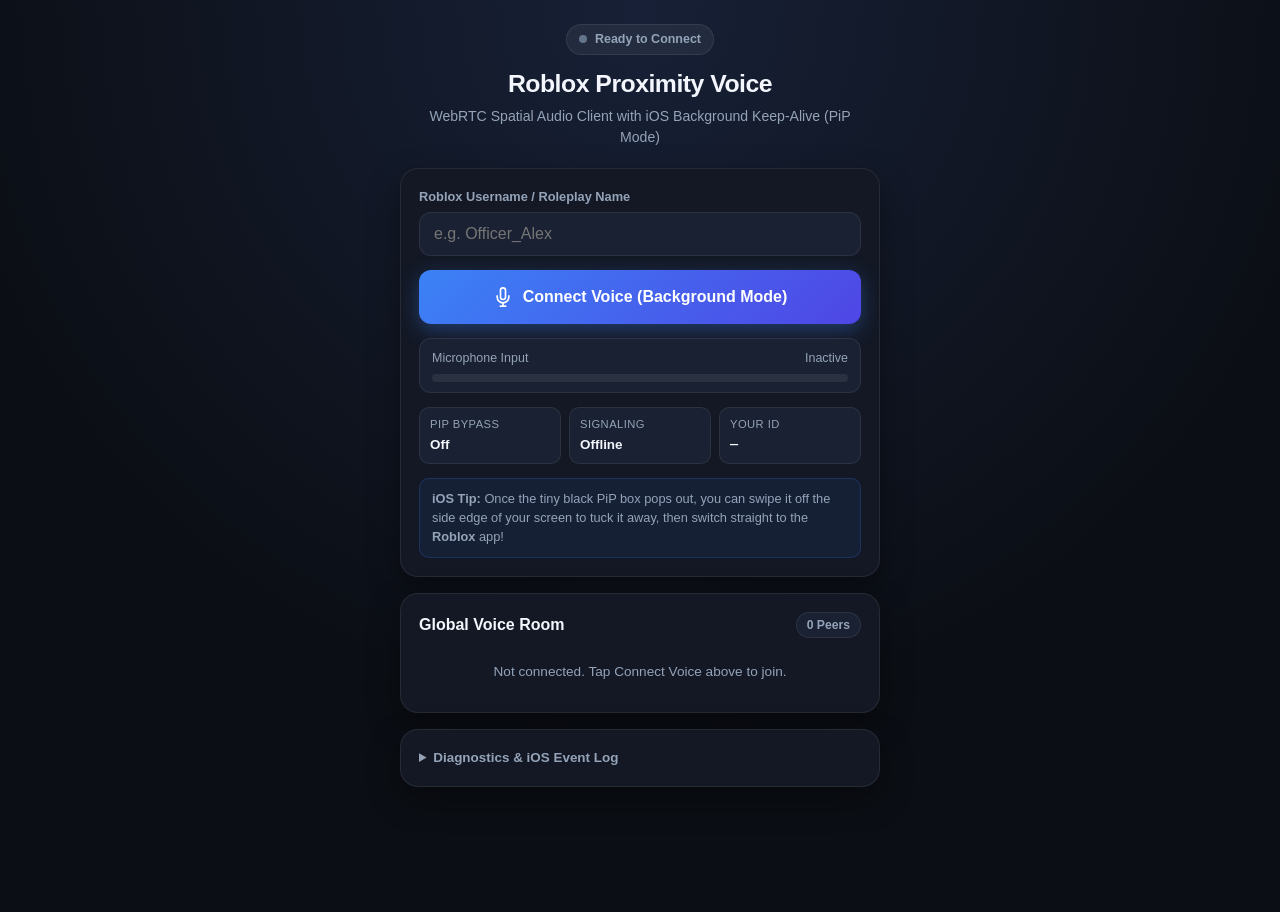
==== static/index.html @ f23862f6 "Add files via upload" ====
<!DOCTYPE html>
<html lang="en">
<head>
  <meta charset="UTF-8" />
  <meta
    name="viewport"
    content="width=device-width, initial-scale=1.0, maximum-scale=1.0, viewport-fit=cover"
  />
  <meta name="theme-color" content="#0b0e14" />
  <!--
    IMPORTANT iOS Safari Quirk:
    Do NOT set `<meta name="apple-mobile-web-app-capable" content="yes">`!
    Home Screen Standalone PWAs on iOS run in a restricted WebKit mode where
    `requestPictureInPicture()` can fail or behave inconsistently compared to
    standard mobile Safari tabs.
  -->
  <title>Roblox Proximity Voice — Background Mode</title>
  <link rel="stylesheet" href="/static/style.css" />
</head>
<body>
  <main class="app-shell">
    <!-- Header -->
    <header class="hero-card">
      <div class="brand-badge">
        <span class="pulse-dot" id="global-status-dot"></span>
        <span id="global-status-label">Ready to Connect</span>
      </div>
      <h1>Roblox Proximity Voice</h1>
      <p class="subtitle">
        WebRTC Spatial Audio Client with iOS Background Keep-Alive (PiP Mode)
      </p>
    </header>

    <!-- Error / iOS Guidance Banner (Hidden unless needed) -->
    <section id="alert-banner" class="alert-banner hidden" role="alert"></section>

    <!-- Main Control Card -->
    <section class="card control-card">
      <div class="input-group" id="identity-group">
        <label for="username-input">Roblox Username / Roleplay Name</label>
        <input
          type="text"
          id="username-input"
          placeholder="e.g. Officer_Alex"
          maxlength="24"
          autocomplete="off"
          autocorrect="off"
          autocapitalize="none"
          spellcheck="false"
        />
      </div>

      <!-- Primary CTA Button requested in spec -->
      <button id="connect-btn" class="btn btn-primary" type="button">
        <svg class="btn-icon" viewBox="0 0 24 24" fill="none" stroke="currentColor" stroke-width="2">
          <path d="M12 1a3 3 0 0 0-3 3v8a3 3 0 0 0 6 0V4a3 3 0 0 0-3-3z" />
          <path d="M19 10v2a7 7 0 0 1-14 0v-2" />
          <line x1="12" y1="19" x2="12" y2="23" />
          <line x1="8" y1="23" x2="16" y2="23" />
        </svg>
        <span id="connect-btn-text">Connect Voice (Background Mode)</span>
      </button>

      <!-- Secondary Fallback Button (only shown if browser lacks PiP on Desktop Firefox, etc.) -->
      <button id="fallback-foreground-btn" class="btn btn-ghost hidden" type="button">
        Continue Without PiP (Desktop / Foreground Only)
      </button>

      <!-- Active Call Controls (Shown once connected) -->
      <div id="session-controls" class="session-controls hidden">
        <button id="mute-btn" class="btn btn-secondary" type="button">
          <span id="mute-btn-text">Mute Mic</span>
        </button>
        <button id="reopen-pip-btn" class="btn btn-warning hidden" type="button">
          Re-enable PiP Window
        </button>
        <button id="disconnect-btn" class="btn btn-danger" type="button">
          Disconnect
        </button>
      </div>

      <!-- Live Microphone Level Meter -->
      <div class="mic-meter-wrap">
        <div class="mic-meter-header">
          <span>Microphone Input</span>
          <span id="mic-state-text">Inactive</span>
        </div>
        <div class="mic-meter-track">
          <div id="mic-meter-bar" class="mic-meter-bar"></div>
        </div>
      </div>

      <!-- Telemetry Status Pills -->
      <div class="telemetry-grid">
        <div class="telemetry-pill">
          <span class="pill-label">PiP Bypass</span>
          <span class="pill-value" id="pip-status-val">Off</span>
        </div>
        <div class="telemetry-pill">
          <span class="pill-label">Signaling</span>
          <span class="pill-value" id="ws-status-val">Offline</span>
        </div>
        <div class="telemetry-pill">
          <span class="pill-label">Your ID</span>
          <span class="pill-value mono" id="peer-id-val">—</span>
        </div>
      </div>

      <!-- iOS Usage Tip -->
      <div class="ios-tip">
        <strong>iOS Tip:</strong> Once the tiny black PiP box pops out, you can swipe it
        off the side edge of your screen to tuck it away, then switch straight to the
        <strong>Roblox</strong> app!
      </div>
    </section>

    <!-- Connected Peers & Remote Audio Card -->
    <section class="card peers-card">
      <div class="card-header">
        <h2>Global Voice Room</h2>
        <span class="peer-count-badge" id="peer-count-badge">0 Peers</span>
      </div>
      <ul id="peers-list" class="peers-list">
        <li class="empty-state">Not connected. Tap Connect Voice above to join.</li>
      </ul>

      <!-- Standard <audio> elements for incoming remote WebRTC streams are mounted here -->
      <div id="remote-audio-container" class="sr-audio-pool" aria-hidden="true"></div>
    </section>

    <!-- On-Screen Mobile Diagnostics Log -->
    <details class="card log-card">
      <summary>Diagnostics &amp; iOS Event Log</summary>
      <pre id="debug-log" class="debug-log"></pre>
    </details>
  </main>

  <!--
    CRITICAL iOS SAFARI QUIRK FOR PiP:
    Never hide this <video> with `display: none` or `visibility: hidden`!
    WebKit skips frame decoding on unrendered video elements and throws
    `InvalidStateError` when `requestPictureInPicture()` is called.
    Instead, CSS keeps it rendered as a 1x1, 0.01-opacity non-interactive element.

    `playsinline` + `webkit-playsinline` prevent iOS from hijacking fullscreen.
    `muted` prevents your own mic track in `combinedStream` from echoing out of
    your speaker AND satisfies iOS Safari's strict autoplay policy.
  -->
  <video
    id="pip-video"
    class="pip-hidden-video"
    playsinline
    webkit-playsinline
    autoplay
    muted
  ></video>

  <script src="/static/app.js"></script>
</body>
</html>
---- static/style.css ----
:root {
  --bg-base: #0b0e14;
  --bg-card: #131824;
  --bg-card-elevated: #1a2132;
  --border-subtle: rgba(255, 255, 255, 0.08);
  --text-primary: #f3f6fc;
  --text-secondary: #94a3b8;
  --accent: #3b82f6;
  --accent-hover: #2563eb;
  --accent-glow: rgba(59, 130, 246, 0.35);
  --success: #10b981;
  --warning: #f59e0b;
  --danger: #ef4444;
  --radius-lg: 18px;
  --radius-md: 12px;
}

*,
*::before,
*::after {
  box-sizing: border-box;
  margin: 0;
  padding: 0;
  -webkit-tap-highlight-color: transparent;
}

html,
body {
  min-height: 100dvh;
  background: radial-gradient(circle at 50% 0%, #172036 0%, var(--bg-base) 65%);
  color: var(--text-primary);
  font-family: -apple-system, BlinkMacSystemFont, "SF Pro Text", "Segoe UI", Roboto,
    Helvetica, Arial, sans-serif;
  line-height: 1.5;
  padding: env(safe-area-inset-top, 12px) env(safe-area-inset-right, 16px)
    env(safe-area-inset-bottom, 24px) env(safe-area-inset-left, 16px);
}

.app-shell {
  width: 100%;
  max-width: 480px;
  margin: 12px auto 32px;
  display: flex;
  flex-direction: column;
  gap: 16px;
}

/* Header */
.hero-card {
  text-align: center;
  padding: 12px 8px 4px;
}

.brand-badge {
  display: inline-flex;
  align-items: center;
  gap: 8px;
  padding: 5px 12px;
  border-radius: 999px;
  background: rgba(255, 255, 255, 0.06);
  border: 1px solid var(--border-subtle);
  font-size: 0.78rem;
  font-weight: 600;
  color: var(--text-secondary);
  margin-bottom: 10px;
}

.pulse-dot {
  width: 8px;
  height: 8px;
  border-radius: 50%;
  background: #64748b;
  transition: background 0.25s ease, box-shadow 0.25s ease;
}

.pulse-dot.online {
  background: var(--success);
  box-shadow: 0 0 10px var(--success);
}

.pulse-dot.warning {
  background: var(--warning);
  box-shadow: 0 0 10px var(--warning);
}

.hero-card h1 {
  font-size: 1.55rem;
  font-weight: 800;
  letter-spacing: -0.02em;
}

.subtitle {
  margin-top: 4px;
  font-size: 0.88rem;
  color: var(--text-secondary);
}

/* Cards */
.card {
  background: var(--bg-card);
  border: 1px solid var(--border-subtle);
  border-radius: var(--radius-lg);
  padding: 18px;
  box-shadow: 0 12px 32px rgba(0, 0, 0, 0.35);
}

.control-card {
  display: flex;
  flex-direction: column;
  gap: 14px;
}

/* Alert Banner */
.alert-banner {
  padding: 12px 14px;
  border-radius: var(--radius-md);
  font-size: 0.86rem;
  background: rgba(245, 158, 11, 0.14);
  border: 1px solid rgba(245, 158, 11, 0.4);
  color: #fde68a;
}

.alert-banner.error {
  background: rgba(239, 68, 68, 0.14);
  border-color: rgba(239, 68, 68, 0.45);
  color: #fecaca;
}

.hidden {
  display: none !important;
}

/* Form Input (16px font-size prevents iOS Safari auto-zoom on focus!) */
.input-group {
  display: flex;
  flex-direction: column;
  gap: 6px;
}

.input-group label {
  font-size: 0.8rem;
  font-weight: 600;
  color: var(--text-secondary);
}

.input-group input {
  width: 100%;
  padding: 12px 14px;
  border-radius: var(--radius-md);
  border: 1px solid var(--border-subtle);
  background: var(--bg-card-elevated);
  color: var(--text-primary);
  font-size: 16px;
  outline: none;
  transition: border-color 0.2s ease;
}

.input-group input:focus {
  border-color: var(--accent);
}

/* Buttons */
.btn {
  width: 100%;
  min-height: 54px;
  padding: 14px 18px;
  border-radius: var(--radius-md);
  border: none;
  font-size: 1rem;
  font-weight: 700;
  cursor: pointer;
  display: inline-flex;
  align-items: center;
  justify-content: center;
  gap: 10px;
  transition: transform 0.12s ease, background 0.2s ease, opacity 0.2s ease;
  user-select: none;
}

.btn:active {
  transform: scale(0.985);
}

.btn:disabled {
  opacity: 0.6;
  cursor: not-allowed;
}

.btn-icon {
  width: 20px;
  height: 20px;
  flex-shrink: 0;
}

.btn-primary {
  background: linear-gradient(135deg, var(--accent), #4f46e5);
  color: #ffffff;
  box-shadow: 0 6px 20px var(--accent-glow);
}

.btn-primary:hover:not(:disabled) {
  background: linear-gradient(135deg, var(--accent-hover), #4338ca);
}

.btn-primary.connected {
  background: linear-gradient(135deg, #059669, #10b981);
  box-shadow: 0 6px 20px rgba(16, 185, 129, 0.3);
}

.btn-secondary {
  background: var(--bg-card-elevated);
  color: var(--text-primary);
  border: 1px solid var(--border-subtle);
  min-height: 46px;
  font-size: 0.92rem;
}

.btn-secondary.muted-active {
  background: rgba(239, 68, 68, 0.18);
  border-color: rgba(239, 68, 68, 0.5);
  color: #fca5a5;
}

.btn-warning {
  background: rgba(245, 158, 11, 0.2);
  color: #fde68a;
  border: 1px solid rgba(245, 158, 11, 0.45);
  min-height: 46px;
  font-size: 0.92rem;
}

.btn-danger {
  background: rgba(239, 68, 68, 0.16);
  color: #fca5a5;
  border: 1px solid rgba(239, 68, 68, 0.35);
  min-height: 46px;
  font-size: 0.92rem;
}

.btn-ghost {
  background: transparent;
  color: var(--text-secondary);
  border: 1px dashed var(--border-subtle);
  min-height: 44px;
  font-size: 0.85rem;
}

.session-controls {
  display: grid;
  grid-template-columns: 1fr 1fr;
  gap: 10px;
}

.session-controls #reopen-pip-btn {
  grid-column: 1 / -1;
}

/* Mic Meter */
.mic-meter-wrap {
  background: var(--bg-card-elevated);
  border-radius: var(--radius-md);
  padding: 10px 12px;
  border: 1px solid var(--border-subtle);
}

.mic-meter-header {
  display: flex;
  justify-content: space-between;
  font-size: 0.78rem;
  color: var(--text-secondary);
  margin-bottom: 6px;
}

.mic-meter-track {
  width: 100%;
  height: 8px;
  border-radius: 999px;
  background: rgba(255, 255, 255, 0.07);
  overflow: hidden;
}

.mic-meter-bar {
  height: 100%;
  width: 0%;
  border-radius: 999px;
  background: linear-gradient(90deg, #10b981, #3b82f6);
  transition: width 0.08s linear;
}

/* Telemetry Grid */
.telemetry-grid {
  display: grid;
  grid-template-columns: repeat(3, 1fr);
  gap: 8px;
}

.telemetry-pill {
  background: var(--bg-card-elevated);
  border: 1px solid var(--border-subtle);
  border-radius: 10px;
  padding: 8px 10px;
  display: flex;
  flex-direction: column;
  gap: 2px;
}

.pill-label {
  font-size: 0.7rem;
  color: var(--text-secondary);
  text-transform: uppercase;
  letter-spacing: 0.04em;
}

.pill-value {
  font-size: 0.84rem;
  font-weight: 700;
  color: var(--text-primary);
}

.pill-value.ok {
  color: var(--success);
}

.pill-value.warn {
  color: var(--warning);
}

.mono {
  font-family: ui-monospace, SFMono-Regular, Menlo, Consolas, monospace;
}

/* iOS Tip */
.ios-tip {
  font-size: 0.8rem;
  color: var(--text-secondary);
  background: rgba(59, 130, 246, 0.08);
  border: 1px solid rgba(59, 130, 246, 0.2);
  border-radius: 10px;
  padding: 10px 12px;
}

/* Connected Peers */
.card-header {
  display: flex;
  align-items: center;
  justify-content: space-between;
  margin-bottom: 12px;
}

.card-header h2 {
  font-size: 1rem;
  font-weight: 700;
}

.peer-count-badge {
  font-size: 0.76rem;
  font-weight: 600;
  padding: 3px 10px;
  border-radius: 999px;
  background: var(--bg-card-elevated);
  color: var(--text-secondary);
  border: 1px solid var(--border-subtle);
}

.peers-list {
  list-style: none;
  display: flex;
  flex-direction: column;
  gap: 8px;
}

.empty-state {
  font-size: 0.85rem;
  color: var(--text-secondary);
  text-align: center;
  padding: 12px 0;
}

.peer-item {
  display: flex;
  align-items: center;
  justify-content: space-between;
  padding: 10px 12px;
  background: var(--bg-card-elevated);
  border: 1px solid var(--border-subtle);
  border-radius: 10px;
}

.peer-meta {
  display: flex;
  flex-direction: column;
}

.peer-name {
  font-size: 0.9rem;
  font-weight: 600;
}

.peer-sub {
  font-size: 0.73rem;
  color: var(--text-secondary);
}

.peer-state {
  font-size: 0.75rem;
  font-weight: 600;
  padding: 3px 8px;
  border-radius: 999px;
  background: rgba(255, 255, 255, 0.06);
  color: var(--text-secondary);
}

.peer-state.connected {
  background: rgba(16, 185, 129, 0.16);
  color: #6ee7b7;
}

/* Diagnostics Log */
.log-card summary {
  cursor: pointer;
  font-size: 0.84rem;
  font-weight: 600;
  color: var(--text-secondary);
  user-select: none;
}

.debug-log {
  margin-top: 10px;
  max-height: 180px;
  overflow-y: auto;
  background: #080a0f;
  border: 1px solid var(--border-subtle);
  border-radius: 8px;
  padding: 10px;
  font-family: ui-monospace, SFMono-Regular, Menlo, Consolas, monospace;
  font-size: 0.72rem;
  color: #94a3b8;
  white-space: pre-wrap;
  word-break: break-word;
}

/*
  Hidden PiP Video Element:
  MUST remain rendered in layout (never display:none / visibility:hidden)
  so iOS WebKit decodes frames and allows requestPictureInPicture().
*/
.pip-hidden-video {
  position: fixed;
  right: 0;
  bottom: 0;
  width: 1px;
  height: 1px;
  opacity: 0.01;
  pointer-events: none;
  z-index: -1;
}

/* Keep remote <audio> elements attached to DOM without cluttering UI */
.sr-audio-pool {
  position: absolute;
  width: 0;
  height: 0;
  overflow: hidden;
  pointer-events: none;
}
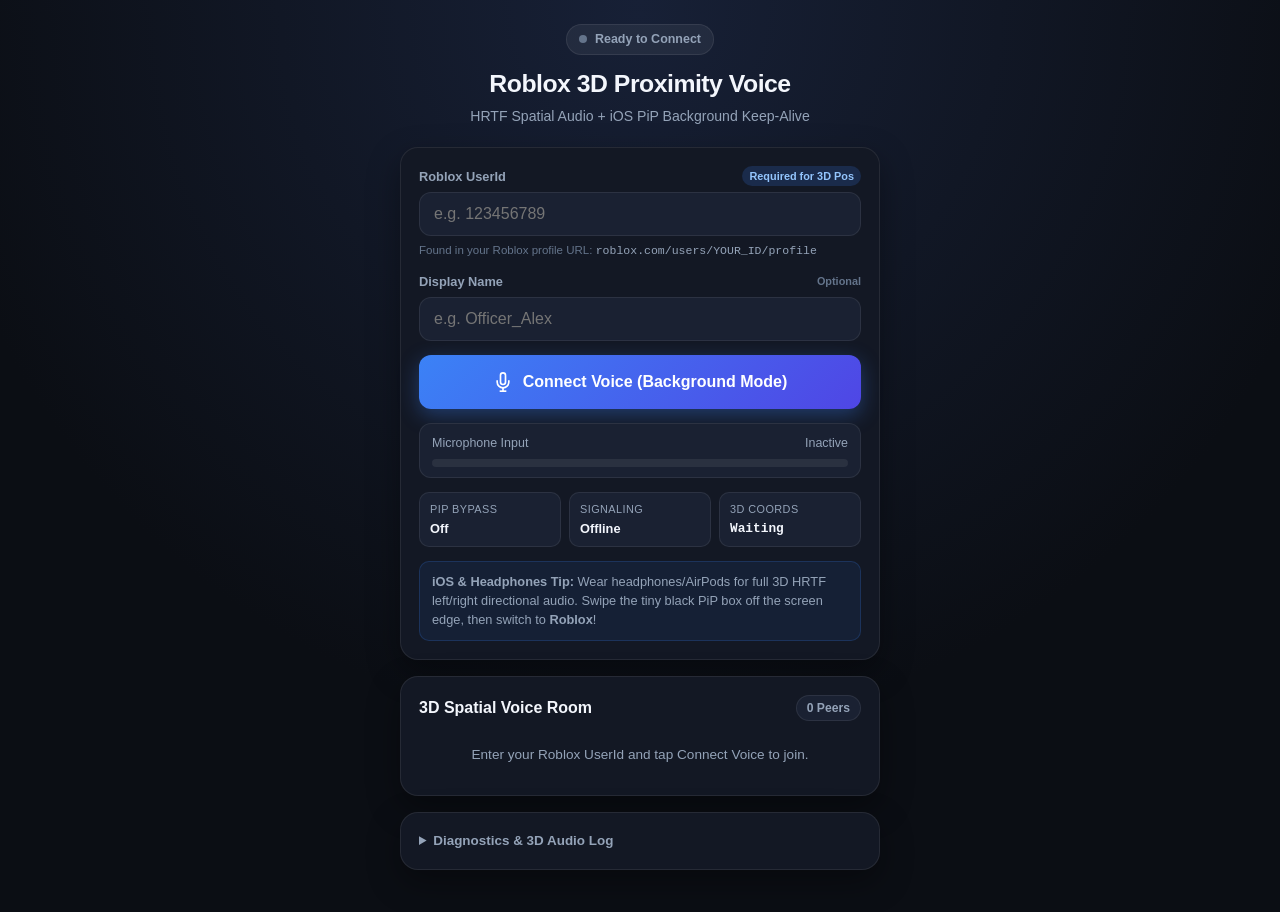
==== commit 385345a9: "Add files via upload" ====
--- a/static/index.html
+++ b/static/index.html
@@ -10,11 +10,9 @@
   <!--
     IMPORTANT iOS Safari Quirk:
     Do NOT set `<meta name="apple-mobile-web-app-capable" content="yes">`!
-    Home Screen Standalone PWAs on iOS run in a restricted WebKit mode where
-    `requestPictureInPicture()` can fail or behave inconsistently compared to
-    standard mobile Safari tabs.
+    Home Screen Standalone PWAs on iOS restrict programmatic Picture-in-Picture.
   -->
-  <title>Roblox Proximity Voice — Background Mode</title>
+  <title>Roblox 3D Spatial Voice — Background Mode</title>
   <link rel="stylesheet" href="/static/style.css" />
 </head>
 <body>
@@ -25,32 +23,50 @@
         <span class="pulse-dot" id="global-status-dot"></span>
         <span id="global-status-label">Ready to Connect</span>
       </div>
-      <h1>Roblox Proximity Voice</h1>
+      <h1>Roblox 3D Proximity Voice</h1>
       <p class="subtitle">
-        WebRTC Spatial Audio Client with iOS Background Keep-Alive (PiP Mode)
+        HRTF Spatial Audio + iOS PiP Background Keep-Alive
       </p>
     </header>
 
-    <!-- Error / iOS Guidance Banner (Hidden unless needed) -->
+    <!-- Error / iOS Guidance Banner -->
     <section id="alert-banner" class="alert-banner hidden" role="alert"></section>
 
     <!-- Main Control Card -->
     <section class="card control-card">
-      <div class="input-group" id="identity-group">
-        <label for="username-input">Roblox Username / Roleplay Name</label>
-        <input
-          type="text"
-          id="username-input"
-          placeholder="e.g. Officer_Alex"
-          maxlength="24"
-          autocomplete="off"
-          autocorrect="off"
-          autocapitalize="none"
-          spellcheck="false"
-        />
+      <div id="identity-group" class="identity-fields">
+        <div class="input-group">
+          <label for="userid-input">Roblox UserId <span class="req-tag">Required for 3D Pos</span></label>
+          <input
+            type="text"
+            id="userid-input"
+            inputmode="numeric"
+            pattern="[0-9]*"
+            placeholder="e.g. 123456789"
+            maxlength="20"
+            autocomplete="off"
+          />
+          <span class="input-hint">
+            Found in your Roblox profile URL: <code>roblox.com/users/YOUR_ID/profile</code>
+          </span>
+        </div>
+
+        <div class="input-group">
+          <label for="username-input">Display Name <span class="opt-tag">Optional</span></label>
+          <input
+            type="text"
+            id="username-input"
+            placeholder="e.g. Officer_Alex"
+            maxlength="24"
+            autocomplete="off"
+            autocorrect="off"
+            autocapitalize="none"
+            spellcheck="false"
+          />
+        </div>
       </div>
 
-      <!-- Primary CTA Button requested in spec -->
+      <!-- Primary CTA Button -->
       <button id="connect-btn" class="btn btn-primary" type="button">
         <svg class="btn-icon" viewBox="0 0 24 24" fill="none" stroke="currentColor" stroke-width="2">
           <path d="M12 1a3 3 0 0 0-3 3v8a3 3 0 0 0 6 0V4a3 3 0 0 0-3-3z" />
@@ -61,12 +77,12 @@
         <span id="connect-btn-text">Connect Voice (Background Mode)</span>
       </button>
 
-      <!-- Secondary Fallback Button (only shown if browser lacks PiP on Desktop Firefox, etc.) -->
+      <!-- Desktop Non-PiP Fallback Button -->
       <button id="fallback-foreground-btn" class="btn btn-ghost hidden" type="button">
         Continue Without PiP (Desktop / Foreground Only)
       </button>
 
-      <!-- Active Call Controls (Shown once connected) -->
+      <!-- Active Call Controls -->
       <div id="session-controls" class="session-controls hidden">
         <button id="mute-btn" class="btn btn-secondary" type="button">
           <span id="mute-btn-text">Mute Mic</span>
@@ -101,50 +117,48 @@
           <span class="pill-value" id="ws-status-val">Offline</span>
         </div>
         <div class="telemetry-pill">
-          <span class="pill-label">Your ID</span>
-          <span class="pill-value mono" id="peer-id-val">—</span>
+          <span class="pill-label">3D Coords</span>
+          <span class="pill-value mono" id="spatial-status-val">Waiting</span>
         </div>
       </div>
 
       <!-- iOS Usage Tip -->
       <div class="ios-tip">
-        <strong>iOS Tip:</strong> Once the tiny black PiP box pops out, you can swipe it
-        off the side edge of your screen to tuck it away, then switch straight to the
-        <strong>Roblox</strong> app!
+        <strong>iOS &amp; Headphones Tip:</strong> Wear headphones/AirPods for full 3D HRTF
+        left/right directional audio. Swipe the tiny black PiP box off the screen edge, then
+        switch to <strong>Roblox</strong>!
       </div>
     </section>
 
-    <!-- Connected Peers & Remote Audio Card -->
+    <!-- Connected Peers & 3D Proximity Telemetry -->
     <section class="card peers-card">
       <div class="card-header">
-        <h2>Global Voice Room</h2>
+        <h2>3D Spatial Voice Room</h2>
         <span class="peer-count-badge" id="peer-count-badge">0 Peers</span>
       </div>
       <ul id="peers-list" class="peers-list">
-        <li class="empty-state">Not connected. Tap Connect Voice above to join.</li>
+        <li class="empty-state">Enter your Roblox UserId and tap Connect Voice to join.</li>
       </ul>
 
-      <!-- Standard <audio> elements for incoming remote WebRTC streams are mounted here -->
+      <!--
+        Hidden muted <audio> elements live here to keep Chromium & iOS WebKit
+        WebRTC RTP audio decoders active while Web Audio API's PannerNode renders
+        the actual 3D spatialized sound to `audioContext.destination`.
+      -->
       <div id="remote-audio-container" class="sr-audio-pool" aria-hidden="true"></div>
     </section>
 
     <!-- On-Screen Mobile Diagnostics Log -->
     <details class="card log-card">
-      <summary>Diagnostics &amp; iOS Event Log</summary>
+      <summary>Diagnostics &amp; 3D Audio Log</summary>
       <pre id="debug-log" class="debug-log"></pre>
     </details>
   </main>
 
   <!--
-    CRITICAL iOS SAFARI QUIRK FOR PiP:
-    Never hide this <video> with `display: none` or `visibility: hidden`!
-    WebKit skips frame decoding on unrendered video elements and throws
-    `InvalidStateError` when `requestPictureInPicture()` is called.
-    Instead, CSS keeps it rendered as a 1x1, 0.01-opacity non-interactive element.
-
-    `playsinline` + `webkit-playsinline` prevent iOS from hijacking fullscreen.
-    `muted` prevents your own mic track in `combinedStream` from echoing out of
-    your speaker AND satisfies iOS Safari's strict autoplay policy.
+    Hidden PiP Video Element:
+    MUST NOT use `display: none` or `visibility: hidden` so iOS WebKit decodes
+    canvas frames and allows `requestPictureInPicture()`.
   -->
   <video
     id="pip-video"
--- a/static/style.css
+++ b/static/style.css
@@ -110,6 +110,12 @@
   gap: 14px;
 }
 
+.identity-fields {
+  display: flex;
+  flex-direction: column;
+  gap: 12px;
+}
+
 /* Alert Banner */
 .alert-banner {
   padding: 12px 14px;
@@ -130,7 +136,7 @@
   display: none !important;
 }
 
-/* Form Input (16px font-size prevents iOS Safari auto-zoom on focus!) */
+/* Inputs (16px font-size prevents iOS Safari auto-zoom on focus) */
 .input-group {
   display: flex;
   flex-direction: column;
@@ -138,9 +144,25 @@
 }
 
 .input-group label {
+  display: flex;
+  align-items: center;
+  justify-content: space-between;
   font-size: 0.8rem;
   font-weight: 600;
   color: var(--text-secondary);
+}
+
+.req-tag {
+  font-size: 0.68rem;
+  padding: 2px 7px;
+  border-radius: 999px;
+  background: rgba(59, 130, 246, 0.18);
+  color: #93c5fd;
+}
+
+.opt-tag {
+  font-size: 0.68rem;
+  color: #64748b;
 }
 
 .input-group input {
@@ -157,6 +179,16 @@
 
 .input-group input:focus {
   border-color: var(--accent);
+}
+
+.input-hint {
+  font-size: 0.72rem;
+  color: #64748b;
+}
+
+.input-hint code {
+  color: var(--text-secondary);
+  font-family: ui-monospace, SFMono-Regular, Menlo, Consolas, monospace;
 }
 
 /* Buttons */
@@ -302,19 +334,23 @@
   display: flex;
   flex-direction: column;
   gap: 2px;
+  min-width: 0;
 }
 
 .pill-label {
-  font-size: 0.7rem;
+  font-size: 0.68rem;
   color: var(--text-secondary);
   text-transform: uppercase;
   letter-spacing: 0.04em;
 }
 
 .pill-value {
-  font-size: 0.84rem;
+  font-size: 0.8rem;
   font-weight: 700;
   color: var(--text-primary);
+  white-space: nowrap;
+  overflow: hidden;
+  text-overflow: ellipsis;
 }
 
 .pill-value.ok {
@@ -380,6 +416,7 @@
   display: flex;
   align-items: center;
   justify-content: space-between;
+  gap: 10px;
   padding: 10px 12px;
   background: var(--bg-card-elevated);
   border: 1px solid var(--border-subtle);
@@ -389,6 +426,7 @@
 .peer-meta {
   display: flex;
   flex-direction: column;
+  min-width: 0;
 }
 
 .peer-name {
@@ -401,13 +439,20 @@
   color: var(--text-secondary);
 }
 
+.peer-spatial {
+  font-size: 0.73rem;
+  color: #93c5fd;
+  margin-top: 2px;
+}
+
 .peer-state {
-  font-size: 0.75rem;
+  font-size: 0.74rem;
   font-weight: 600;
   padding: 3px 8px;
   border-radius: 999px;
   background: rgba(255, 255, 255, 0.06);
   color: var(--text-secondary);
+  flex-shrink: 0;
 }
 
 .peer-state.connected {
@@ -439,11 +484,7 @@
   word-break: break-word;
 }
 
-/*
-  Hidden PiP Video Element:
-  MUST remain rendered in layout (never display:none / visibility:hidden)
-  so iOS WebKit decodes frames and allows requestPictureInPicture().
-*/
+/* Hidden PiP Video Element */
 .pip-hidden-video {
   position: fixed;
   right: 0;
@@ -455,7 +496,7 @@
   z-index: -1;
 }
 
-/* Keep remote <audio> elements attached to DOM without cluttering UI */
+/* Hidden Muted Remote Audio Keep-Alive Pool */
 .sr-audio-pool {
   position: absolute;
   width: 0;
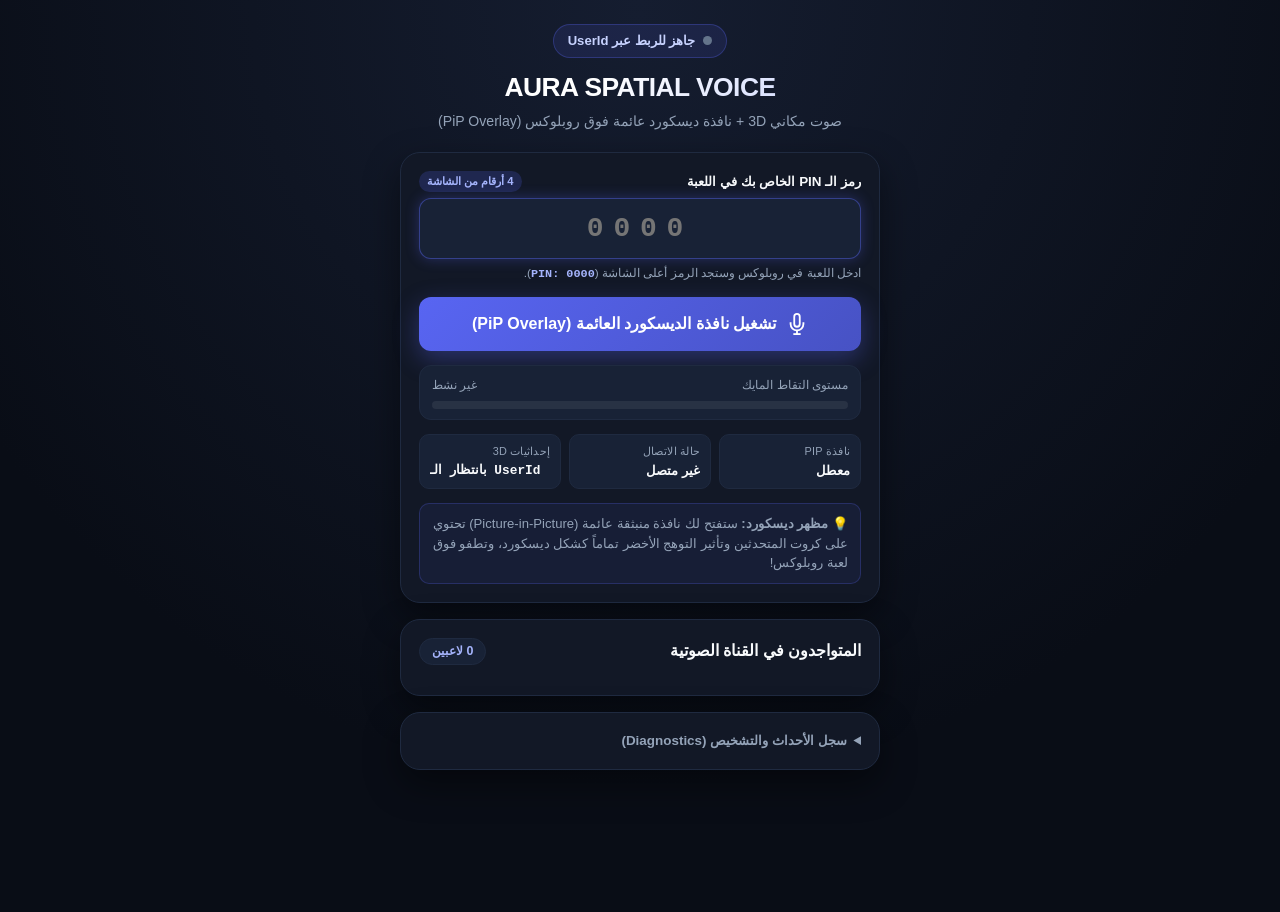
==== commit e40e249d: "Add files via upload" ====
--- a/static/index.html
+++ b/static/index.html
@@ -1,173 +1,155 @@
 <!DOCTYPE html>
-<html lang="en">
+<html lang="ar" dir="rtl">
 <head>
   <meta charset="UTF-8" />
   <meta
     name="viewport"
-    content="width=device-width, initial-scale=1.0, maximum-scale=1.0, viewport-fit=cover"
+    content="width=device-width, initial-scale=1.0, maximum-scale=1.0, user-scalable=no, viewport-fit=cover"
   />
-  <meta name="theme-color" content="#0b0e14" />
-  <!--
-    IMPORTANT iOS Safari Quirk:
-    Do NOT set `<meta name="apple-mobile-web-app-capable" content="yes">`!
-    Home Screen Standalone PWAs on iOS restrict programmatic Picture-in-Picture.
-  -->
-  <title>Roblox 3D Spatial Voice — Background Mode</title>
+  <meta name="theme-color" content="#090d16" />
+  <title>Aura Voice — نافذة الديسكورد العائمة (PiP Overlay)</title>
   <link rel="stylesheet" href="/static/style.css" />
 </head>
 <body>
   <main class="app-shell">
-    <!-- Header -->
+    <!-- الرأس بهوية ديسكورد الأنيقة -->
     <header class="hero-card">
       <div class="brand-badge">
         <span class="pulse-dot" id="global-status-dot"></span>
-        <span id="global-status-label">Ready to Connect</span>
+        <span id="global-status-label">جاهز للربط عبر UserId</span>
       </div>
-      <h1>Roblox 3D Proximity Voice</h1>
+      <h1>AURA SPATIAL VOICE</h1>
       <p class="subtitle">
-        HRTF Spatial Audio + iOS PiP Background Keep-Alive
+        صوت مكاني 3D + نافذة ديسكورد عائمة فوق روبلوكس (PiP Overlay)
       </p>
     </header>
 
-    <!-- Error / iOS Guidance Banner -->
+    <!-- شريط التنبيهات -->
     <section id="alert-banner" class="alert-banner hidden" role="alert"></section>
 
-    <!-- Main Control Card -->
+    <!-- بطاقة التحكم والاتصال -->
     <section class="card control-card">
       <div id="identity-group" class="identity-fields">
         <div class="input-group">
-          <label for="userid-input">Roblox UserId <span class="req-tag">Required for 3D Pos</span></label>
+          <label for="pin-input">
+            <span>رمز الـ PIN الخاص بك في اللعبة</span>
+            <span class="req-tag">4 أرقام من الشاشة</span>
+          </label>
           <input
             type="text"
-            id="userid-input"
+            id="pin-input"
+            class="pin-large-input"
             inputmode="numeric"
             pattern="[0-9]*"
-            placeholder="e.g. 123456789"
-            maxlength="20"
+            placeholder="0000"
+            maxlength="4"
             autocomplete="off"
+            autofocus
           />
           <span class="input-hint">
-            Found in your Roblox profile URL: <code>roblox.com/users/YOUR_ID/profile</code>
+            ادخل اللعبة في روبلوكس وستجد الرمز أعلى الشاشة (<code>PIN: 0000</code>).
           </span>
-        </div>
-
-        <div class="input-group">
-          <label for="username-input">Display Name <span class="opt-tag">Optional</span></label>
-          <input
-            type="text"
-            id="username-input"
-            placeholder="e.g. Officer_Alex"
-            maxlength="24"
-            autocomplete="off"
-            autocorrect="off"
-            autocapitalize="none"
-            spellcheck="false"
-          />
         </div>
       </div>
 
-      <!-- Primary CTA Button -->
-      <button id="connect-btn" class="btn btn-primary" type="button">
+      <!-- الزر الأساسي لتشغيل المايك ونافذة ديسكورد العائمة -->
+      <button id="connect-btn" class="btn btn-discord" type="button">
         <svg class="btn-icon" viewBox="0 0 24 24" fill="none" stroke="currentColor" stroke-width="2">
           <path d="M12 1a3 3 0 0 0-3 3v8a3 3 0 0 0 6 0V4a3 3 0 0 0-3-3z" />
           <path d="M19 10v2a7 7 0 0 1-14 0v-2" />
           <line x1="12" y1="19" x2="12" y2="23" />
           <line x1="8" y1="23" x2="16" y2="23" />
         </svg>
-        <span id="connect-btn-text">Connect Voice (Background Mode)</span>
+        <span id="connect-btn-text">تشغيل نافذة الديسكورد العائمة (PiP Overlay)</span>
       </button>
 
-      <!-- Desktop Non-PiP Fallback Button -->
+      <!-- زر بديل للكمبيوتر بدون PiP -->
       <button id="fallback-foreground-btn" class="btn btn-ghost hidden" type="button">
-        Continue Without PiP (Desktop / Foreground Only)
+        المتابعة بدون نافذة PiP (وضع عادي)
       </button>
 
-      <!-- Active Call Controls -->
+      <!-- أزرار التحكم أثناء المكالمة النشطة -->
       <div id="session-controls" class="session-controls hidden">
         <button id="mute-btn" class="btn btn-secondary" type="button">
-          <span id="mute-btn-text">Mute Mic</span>
+          <span id="mute-btn-text">كتم المايك</span>
         </button>
         <button id="reopen-pip-btn" class="btn btn-warning hidden" type="button">
-          Re-enable PiP Window
+          إعادة فتح نافذة ديسكورد
         </button>
         <button id="disconnect-btn" class="btn btn-danger" type="button">
-          Disconnect
+          إنهاء المكالمة
         </button>
       </div>
 
-      <!-- Live Microphone Level Meter -->
+      <!-- مقياس مستوى صوت المايك المباشر -->
       <div class="mic-meter-wrap">
         <div class="mic-meter-header">
-          <span>Microphone Input</span>
-          <span id="mic-state-text">Inactive</span>
+          <span>مستوى التقاط المايك</span>
+          <span id="mic-state-text">غير نشط</span>
         </div>
         <div class="mic-meter-track">
           <div id="mic-meter-bar" class="mic-meter-bar"></div>
         </div>
       </div>
 
-      <!-- Telemetry Status Pills -->
+      <!-- مؤشرات الحالة السريعة -->
       <div class="telemetry-grid">
         <div class="telemetry-pill">
-          <span class="pill-label">PiP Bypass</span>
-          <span class="pill-value" id="pip-status-val">Off</span>
+          <span class="pill-label">نافذة PiP</span>
+          <span class="pill-value" id="pip-status-val">معطل</span>
         </div>
         <div class="telemetry-pill">
-          <span class="pill-label">Signaling</span>
-          <span class="pill-value" id="ws-status-val">Offline</span>
+          <span class="pill-label">حالة الاتصال</span>
+          <span class="pill-value" id="ws-status-val">غير متصل</span>
         </div>
         <div class="telemetry-pill">
-          <span class="pill-label">3D Coords</span>
-          <span class="pill-value mono" id="spatial-status-val">Waiting</span>
+          <span class="pill-label">إحداثيات 3D</span>
+          <span class="pill-value mono" id="spatial-status-val">بانتظار الـ UserId</span>
         </div>
       </div>
 
-      <!-- iOS Usage Tip -->
+      <!-- نصيحة الآيفون للاعبين -->
       <div class="ios-tip">
-        <strong>iOS &amp; Headphones Tip:</strong> Wear headphones/AirPods for full 3D HRTF
-        left/right directional audio. Swipe the tiny black PiP box off the screen edge, then
-        switch to <strong>Roblox</strong>!
+        <strong>💡 مظهر ديسكورد:</strong> ستفتح لك نافذة منبثقة عائمة (Picture-in-Picture) تحتوي على كروت المتحدثين وتأثير التوهج الأخضر تماماً كشكل ديسكورد، وتطفو فوق لعبة روبلوكس!
       </div>
     </section>
 
-    <!-- Connected Peers & 3D Proximity Telemetry -->
+    <!-- قائمة اللاعبين المتصلين في الغرفة الصوتية -->
     <section class="card peers-card">
       <div class="card-header">
-        <h2>3D Spatial Voice Room</h2>
-        <span class="peer-count-badge" id="peer-count-badge">0 Peers</span>
+        <h2>المتواجدون في القناة الصوتية</h2>
+        <span class="peer-count-badge" id="peer-count-badge">0 لاعبين</span>
       </div>
-      <ul id="peers-list" class="peers-list">
-        <li class="empty-state">Enter your Roblox UserId and tap Connect Voice to join.</li>
-      </ul>
+      <div id="discord-grid" class="discord-grid">
+        <!-- يتم ملء كروت اللاعبين هنا بتصميم ديسكورد -->
+      </div>
+      <ul id="peers-list" class="peers-list hidden"></ul>
 
-      <!--
-        Hidden muted <audio> elements live here to keep Chromium & iOS WebKit
-        WebRTC RTP audio decoders active while Web Audio API's PannerNode renders
-        the actual 3D spatialized sound to `audioContext.destination`.
-      -->
       <div id="remote-audio-container" class="sr-audio-pool" aria-hidden="true"></div>
     </section>
 
-    <!-- On-Screen Mobile Diagnostics Log -->
+    <!-- سجل التشخيص -->
     <details class="card log-card">
-      <summary>Diagnostics &amp; 3D Audio Log</summary>
+      <summary>سجل الأحداث والتشخيص (Diagnostics)</summary>
       <pre id="debug-log" class="debug-log"></pre>
     </details>
   </main>
 
   <!--
-    Hidden PiP Video Element:
-    MUST NOT use `display: none` or `visibility: hidden` so iOS WebKit decodes
-    canvas frames and allows `requestPictureInPicture()`.
+    منصة الرسوم لتوليد شاشة ديسكورد العائمة (Discord Overlay Engine Canvas):
+    ترسم بطاقة اتصال ديسكورد الحية (480x240) وتمررها كنافذة PiP رسمية تطفو فوق روبلوكس!
   -->
-  <video
-    id="pip-video"
-    class="pip-hidden-video"
-    playsinline
-    webkit-playsinline
-    autoplay
-    muted
-  ></video>
+  <div class="pip-stage">
+    <canvas id="pipCanvas" width="480" height="240"></canvas>
+    <video
+      id="pip-video"
+      class="pip-hidden-video"
+      playsinline
+      webkit-playsinline
+      autoplay
+      muted
+    ></video>
+  </div>
 
   <script src="/static/app.js"></script>
 </body>
--- a/static/style.css
+++ b/static/style.css
@@ -1,17 +1,18 @@
 :root {
-  --bg-base: #0b0e14;
-  --bg-card: #131824;
-  --bg-card-elevated: #1a2132;
-  --border-subtle: rgba(255, 255, 255, 0.08);
-  --text-primary: #f3f6fc;
+  --bg-base: #090d16;
+  --bg-card: #121826;
+  --bg-card-elevated: #182236;
+  --border-subtle: #1f2a40;
+  --text-primary: #f8fafc;
   --text-secondary: #94a3b8;
-  --accent: #3b82f6;
-  --accent-hover: #2563eb;
-  --accent-glow: rgba(59, 130, 246, 0.35);
-  --success: #10b981;
+  --discord-blurple: #5865f2;
+  --discord-blurple-hover: #4752c4;
+  --discord-glow: rgba(88, 101, 242, 0.35);
+  --success: #22c55e;
+  --success-glow: rgba(34, 197, 94, 0.35);
   --warning: #f59e0b;
   --danger: #ef4444;
-  --radius-lg: 18px;
+  --radius-lg: 20px;
   --radius-md: 12px;
 }
 
@@ -27,7 +28,7 @@
 html,
 body {
   min-height: 100dvh;
-  background: radial-gradient(circle at 50% 0%, #172036 0%, var(--bg-base) 65%);
+  background: radial-gradient(circle at 50% 0%, #151d30 0%, var(--bg-base) 70%);
   color: var(--text-primary);
   font-family: -apple-system, BlinkMacSystemFont, "SF Pro Text", "Segoe UI", Roboto,
     Helvetica, Arial, sans-serif;
@@ -55,19 +56,19 @@
   display: inline-flex;
   align-items: center;
   gap: 8px;
-  padding: 5px 12px;
+  padding: 6px 14px;
   border-radius: 999px;
-  background: rgba(255, 255, 255, 0.06);
-  border: 1px solid var(--border-subtle);
-  font-size: 0.78rem;
-  font-weight: 600;
-  color: var(--text-secondary);
+  background: rgba(88, 101, 242, 0.12);
+  border: 1px solid rgba(88, 101, 242, 0.3);
+  font-size: 0.82rem;
+  font-weight: 700;
+  color: #c7d2fe;
   margin-bottom: 10px;
 }
 
 .pulse-dot {
-  width: 8px;
-  height: 8px;
+  width: 9px;
+  height: 9px;
   border-radius: 50%;
   background: #64748b;
   transition: background 0.25s ease, box-shadow 0.25s ease;
@@ -75,18 +76,21 @@
 
 .pulse-dot.online {
   background: var(--success);
-  box-shadow: 0 0 10px var(--success);
+  box-shadow: 0 0 10px var(--success-glow);
 }
 
 .pulse-dot.warning {
   background: var(--warning);
-  box-shadow: 0 0 10px var(--warning);
+  box-shadow: 0 0 10px rgba(245, 158, 11, 0.35);
 }
 
 .hero-card h1 {
-  font-size: 1.55rem;
-  font-weight: 800;
+  font-size: 1.65rem;
+  font-weight: 900;
   letter-spacing: -0.02em;
+  background: linear-gradient(135deg, #ffffff 40%, #c7d2fe);
+  -webkit-background-clip: text;
+  -webkit-text-fill-color: transparent;
 }
 
 .subtitle {
@@ -101,7 +105,7 @@
   border: 1px solid var(--border-subtle);
   border-radius: var(--radius-lg);
   padding: 18px;
-  box-shadow: 0 12px 32px rgba(0, 0, 0, 0.35);
+  box-shadow: 0 14px 36px rgba(0, 0, 0, 0.45);
 }
 
 .control-card {
@@ -136,7 +140,7 @@
   display: none !important;
 }
 
-/* Inputs (16px font-size prevents iOS Safari auto-zoom on focus) */
+/* Inputs */
 .input-group {
   display: flex;
   flex-direction: column;
@@ -147,22 +151,17 @@
   display: flex;
   align-items: center;
   justify-content: space-between;
-  font-size: 0.8rem;
-  font-weight: 600;
-  color: var(--text-secondary);
+  font-size: 0.84rem;
+  font-weight: 700;
+  color: var(--text-primary);
 }
 
 .req-tag {
-  font-size: 0.68rem;
-  padding: 2px 7px;
+  font-size: 0.7rem;
+  padding: 2px 8px;
   border-radius: 999px;
-  background: rgba(59, 130, 246, 0.18);
-  color: #93c5fd;
-}
-
-.opt-tag {
-  font-size: 0.68rem;
-  color: #64748b;
+  background: rgba(88, 101, 242, 0.2);
+  color: #a5b4fc;
 }
 
 .input-group input {
@@ -174,20 +173,37 @@
   color: var(--text-primary);
   font-size: 16px;
   outline: none;
-  transition: border-color 0.2s ease;
+  transition: border-color 0.2s ease, box-shadow 0.2s ease;
+}
+
+.pin-large-input {
+  text-align: center;
+  direction: ltr;
+  font-size: 28px !important;
+  font-weight: 800;
+  letter-spacing: 0.35em;
+  font-family: ui-monospace, SFMono-Regular, Menlo, Consolas, monospace;
+  padding: 14px 16px !important;
+  color: #818cf8 !important;
+  border-color: rgba(88, 101, 242, 0.45) !important;
 }
 
 .input-group input:focus {
-  border-color: var(--accent);
+  border-color: var(--discord-blurple);
+  box-shadow: 0 0 14px rgba(88, 101, 242, 0.3);
 }
 
 .input-hint {
-  font-size: 0.72rem;
-  color: #64748b;
+  font-size: 0.74rem;
+  color: var(--text-secondary);
+  line-height: 1.4;
 }
 
 .input-hint code {
-  color: var(--text-secondary);
+  color: #a5b4fc;
+  font-weight: 700;
+  direction: ltr;
+  display: inline-block;
   font-family: ui-monospace, SFMono-Regular, Menlo, Consolas, monospace;
 }
 
@@ -219,24 +235,24 @@
 }
 
 .btn-icon {
-  width: 20px;
-  height: 20px;
+  width: 22px;
+  height: 22px;
   flex-shrink: 0;
 }
 
-.btn-primary {
-  background: linear-gradient(135deg, var(--accent), #4f46e5);
+.btn-discord {
+  background: linear-gradient(135deg, #5865f2, #4752c4);
   color: #ffffff;
-  box-shadow: 0 6px 20px var(--accent-glow);
-}
-
-.btn-primary:hover:not(:disabled) {
-  background: linear-gradient(135deg, var(--accent-hover), #4338ca);
-}
-
-.btn-primary.connected {
-  background: linear-gradient(135deg, #059669, #10b981);
-  box-shadow: 0 6px 20px rgba(16, 185, 129, 0.3);
+  box-shadow: 0 8px 24px var(--discord-glow);
+}
+
+.btn-discord:hover:not(:disabled) {
+  background: linear-gradient(135deg, #4752c4, #3c45a5);
+}
+
+.btn-discord.connected {
+  background: linear-gradient(135deg, #16a34a, #22c55e);
+  box-shadow: 0 8px 24px var(--success-glow);
 }
 
 .btn-secondary {
@@ -315,7 +331,7 @@
   height: 100%;
   width: 0%;
   border-radius: 999px;
-  background: linear-gradient(90deg, #10b981, #3b82f6);
+  background: linear-gradient(90deg, #22c55e, #5865f2);
   transition: width 0.08s linear;
 }
 
@@ -341,7 +357,7 @@
   font-size: 0.68rem;
   color: var(--text-secondary);
   text-transform: uppercase;
-  letter-spacing: 0.04em;
+  letter-spacing: 0.02em;
 }
 
 .pill-value {
@@ -363,19 +379,21 @@
 
 .mono {
   font-family: ui-monospace, SFMono-Regular, Menlo, Consolas, monospace;
+  direction: ltr;
 }
 
 /* iOS Tip */
 .ios-tip {
-  font-size: 0.8rem;
-  color: var(--text-secondary);
-  background: rgba(59, 130, 246, 0.08);
-  border: 1px solid rgba(59, 130, 246, 0.2);
+  font-size: 0.82rem;
+  color: var(--text-secondary);
+  background: rgba(88, 101, 242, 0.08);
+  border: 1px solid rgba(88, 101, 242, 0.25);
   border-radius: 10px;
   padding: 10px 12px;
-}
-
-/* Connected Peers */
+  line-height: 1.5;
+}
+
+/* Connected Peers Card & Discord Grid */
 .card-header {
   display: flex;
   align-items: center;
@@ -385,79 +403,116 @@
 
 .card-header h2 {
   font-size: 1rem;
-  font-weight: 700;
+  font-weight: 800;
 }
 
 .peer-count-badge {
-  font-size: 0.76rem;
-  font-weight: 600;
-  padding: 3px 10px;
+  font-size: 0.78rem;
+  font-weight: 700;
+  padding: 3px 12px;
   border-radius: 999px;
   background: var(--bg-card-elevated);
-  color: var(--text-secondary);
-  border: 1px solid var(--border-subtle);
-}
-
-.peers-list {
-  list-style: none;
+  color: #a5b4fc;
+  border: 1px solid var(--border-subtle);
+}
+
+/* Discord Users Grid (Aura Call Layout) */
+.discord-grid {
+  display: grid;
+  grid-template-columns: repeat(auto-fill, minmax(130px, 1fr));
+  gap: 12px;
+}
+
+.discord-user-card {
+  background: var(--bg-card-elevated);
+  border: 1px solid var(--border-subtle);
+  border-radius: 14px;
+  padding: 14px 10px;
   display: flex;
   flex-direction: column;
+  align-items: center;
+  text-align: center;
   gap: 8px;
+  position: relative;
+  transition: transform 0.15s ease, border-color 0.15s ease;
+}
+
+.discord-avatar-wrap {
+  width: 54px;
+  height: 54px;
+  border-radius: 50%;
+  position: relative;
+  display: flex;
+  align-items: center;
+  justify-content: center;
+}
+
+.discord-avatar {
+  width: 100%;
+  height: 100%;
+  border-radius: 50%;
+  background: #1e293b;
+  color: #f1f5f9;
+  font-weight: 800;
+  font-size: 1.1rem;
+  display: flex;
+  align-items: center;
+  justify-content: center;
+  transition: box-shadow 0.15s ease;
+  user-select: none;
+}
+
+.discord-user-card.speaking .discord-avatar {
+  box-shadow: 0 0 0 3.5px #22c55e, 0 0 16px rgba(34, 197, 94, 0.55);
+}
+
+.discord-user-card.muted .discord-avatar {
+  box-shadow: 0 0 0 2px rgba(239, 68, 68, 0.6);
+}
+
+.mute-badge-icon {
+  position: absolute;
+  bottom: -2px;
+  right: -2px;
+  width: 18px;
+  height: 18px;
+  border-radius: 50%;
+  background: #ef4444;
+  color: #ffffff;
+  display: flex;
+  align-items: center;
+  justify-content: center;
+  font-size: 10px;
+  box-shadow: 0 2px 6px rgba(0, 0, 0, 0.5);
+}
+
+.discord-username {
+  font-size: 0.88rem;
+  font-weight: 700;
+  color: var(--text-primary);
+  width: 100%;
+  overflow: hidden;
+  text-overflow: ellipsis;
+  white-space: nowrap;
+}
+
+.discord-spatial-sub {
+  font-size: 0.72rem;
+  color: #93c5fd;
+  direction: ltr;
+}
+
+.discord-status-sub {
+  font-size: 0.7rem;
+  color: var(--text-secondary);
 }
 
 .empty-state {
   font-size: 0.85rem;
   color: var(--text-secondary);
   text-align: center;
-  padding: 12px 0;
-}
-
-.peer-item {
-  display: flex;
-  align-items: center;
-  justify-content: space-between;
-  gap: 10px;
-  padding: 10px 12px;
-  background: var(--bg-card-elevated);
-  border: 1px solid var(--border-subtle);
-  border-radius: 10px;
-}
-
-.peer-meta {
-  display: flex;
-  flex-direction: column;
-  min-width: 0;
-}
-
-.peer-name {
-  font-size: 0.9rem;
-  font-weight: 600;
-}
-
-.peer-sub {
-  font-size: 0.73rem;
-  color: var(--text-secondary);
-}
-
-.peer-spatial {
-  font-size: 0.73rem;
-  color: #93c5fd;
-  margin-top: 2px;
-}
-
-.peer-state {
-  font-size: 0.74rem;
-  font-weight: 600;
-  padding: 3px 8px;
-  border-radius: 999px;
-  background: rgba(255, 255, 255, 0.06);
-  color: var(--text-secondary);
-  flex-shrink: 0;
-}
-
-.peer-state.connected {
-  background: rgba(16, 185, 129, 0.16);
-  color: #6ee7b7;
+  padding: 16px 0;
+  grid-column: 1 / -1;
 }
 
 /* Diagnostics Log */
@@ -482,10 +537,16 @@
   color: #94a3b8;
   white-space: pre-wrap;
   word-break: break-word;
-}
-
-/* Hidden PiP Video Element */
-.pip-hidden-video {
+  direction: ltr;
+  text-align: left;
+}
+
+/*
+  منصة PiP للآيفون:
+  يتم إبقاء الكانفاس وعنصر الفيديو داخل الـ DOM بحجم 1x1 وبشفافية 0.01 لكي يتعرف
+  نظام WebKit على الرسوميات ويسمح بإطلاق وتحديث نافذة الـ Picture-in-Picture العائمة!
+*/
+.pip-stage {
   position: fixed;
   right: 0;
   bottom: 0;
@@ -493,10 +554,15 @@
   height: 1px;
   opacity: 0.01;
   pointer-events: none;
+  overflow: hidden;
   z-index: -1;
 }
 
-/* Hidden Muted Remote Audio Keep-Alive Pool */
+.pip-hidden-video {
+  width: 100%;
+  height: 100%;
+}
+
 .sr-audio-pool {
   position: absolute;
   width: 0;
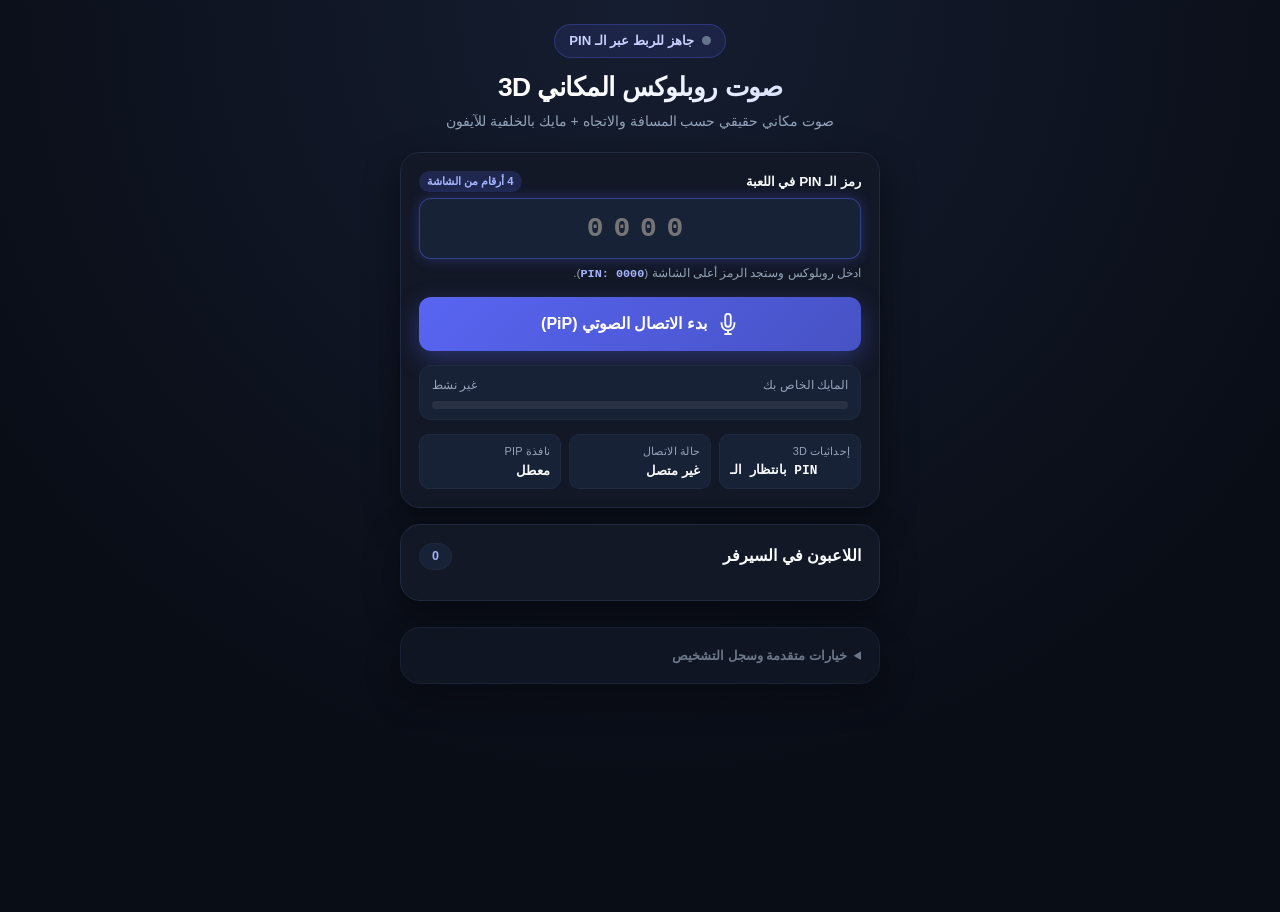
==== commit 2be0d62a: "Add files via upload" ====
--- a/static/index.html
+++ b/static/index.html
@@ -7,32 +7,33 @@
     content="width=device-width, initial-scale=1.0, maximum-scale=1.0, user-scalable=no, viewport-fit=cover"
   />
   <meta name="theme-color" content="#090d16" />
-  <title>Aura Voice — نافذة الديسكورد العائمة (PiP Overlay)</title>
+  <title>مايك روبلوكس المكاني 3D</title>
   <link rel="stylesheet" href="/static/style.css" />
 </head>
 <body>
   <main class="app-shell">
-    <!-- الرأس بهوية ديسكورد الأنيقة -->
+    <!-- رأس الصفحة البسيط -->
     <header class="hero-card">
       <div class="brand-badge">
         <span class="pulse-dot" id="global-status-dot"></span>
-        <span id="global-status-label">جاهز للربط عبر UserId</span>
+        <span id="global-status-label">جاهز للربط عبر الـ PIN</span>
       </div>
-      <h1>AURA SPATIAL VOICE</h1>
+      <h1>صوت روبلوكس المكاني 3D</h1>
       <p class="subtitle">
-        صوت مكاني 3D + نافذة ديسكورد عائمة فوق روبلوكس (PiP Overlay)
+        صوت مكاني حقيقي حسب المسافة والاتجاه + مايك بالخلفية للآيفون
       </p>
     </header>
 
     <!-- شريط التنبيهات -->
     <section id="alert-banner" class="alert-banner hidden" role="alert"></section>
 
-    <!-- بطاقة التحكم والاتصال -->
+    <!-- البطاقة الرئيسية -->
     <section class="card control-card">
+      <!-- حقل إدخال الـ PIN -->
       <div id="identity-group" class="identity-fields">
         <div class="input-group">
           <label for="pin-input">
-            <span>رمز الـ PIN الخاص بك في اللعبة</span>
+            <span>رمز الـ PIN في اللعبة</span>
             <span class="req-tag">4 أرقام من الشاشة</span>
           </label>
           <input
@@ -47,12 +48,12 @@
             autofocus
           />
           <span class="input-hint">
-            ادخل اللعبة في روبلوكس وستجد الرمز أعلى الشاشة (<code>PIN: 0000</code>).
+            ادخل روبلوكس وستجد الرمز أعلى الشاشة (<code>PIN: 0000</code>).
           </span>
         </div>
       </div>
 
-      <!-- الزر الأساسي لتشغيل المايك ونافذة ديسكورد العائمة -->
+      <!-- زر الاتصال الأساسي -->
       <button id="connect-btn" class="btn btn-discord" type="button">
         <svg class="btn-icon" viewBox="0 0 24 24" fill="none" stroke="currentColor" stroke-width="2">
           <path d="M12 1a3 3 0 0 0-3 3v8a3 3 0 0 0 6 0V4a3 3 0 0 0-3-3z" />
@@ -60,31 +61,31 @@
           <line x1="12" y1="19" x2="12" y2="23" />
           <line x1="8" y1="23" x2="16" y2="23" />
         </svg>
-        <span id="connect-btn-text">تشغيل نافذة الديسكورد العائمة (PiP Overlay)</span>
+        <span id="connect-btn-text">بدء الاتصال الصوتي (PiP)</span>
       </button>
 
-      <!-- زر بديل للكمبيوتر بدون PiP -->
+      <!-- زر اختياري بدون نافذة منبثقة -->
       <button id="fallback-foreground-btn" class="btn btn-ghost hidden" type="button">
-        المتابعة بدون نافذة PiP (وضع عادي)
+        المتابعة بالوضع العادي (بدون نافذة)
       </button>
 
-      <!-- أزرار التحكم أثناء المكالمة النشطة -->
+      <!-- أزرار التحكم بالمكالمة النشطة -->
       <div id="session-controls" class="session-controls hidden">
         <button id="mute-btn" class="btn btn-secondary" type="button">
           <span id="mute-btn-text">كتم المايك</span>
         </button>
         <button id="reopen-pip-btn" class="btn btn-warning hidden" type="button">
-          إعادة فتح نافذة ديسكورد
+          إعادة فتح نافذة PiP
         </button>
         <button id="disconnect-btn" class="btn btn-danger" type="button">
           إنهاء المكالمة
         </button>
       </div>
 
-      <!-- مقياس مستوى صوت المايك المباشر -->
+      <!-- مقياس مستوى صوت المايك المباشر السلس -->
       <div class="mic-meter-wrap">
         <div class="mic-meter-header">
-          <span>مستوى التقاط المايك</span>
+          <span>المايك الخاص بك</span>
           <span id="mic-state-text">غير نشط</span>
         </div>
         <div class="mic-meter-track">
@@ -92,54 +93,45 @@
         </div>
       </div>
 
-      <!-- مؤشرات الحالة السريعة -->
+      <!-- شريط الحالة الأنيق والمبسط -->
       <div class="telemetry-grid">
         <div class="telemetry-pill">
-          <span class="pill-label">نافذة PiP</span>
-          <span class="pill-value" id="pip-status-val">معطل</span>
+          <span class="pill-label">إحداثيات 3D</span>
+          <span class="pill-value mono" id="spatial-status-val">بانتظار الـ PIN</span>
         </div>
         <div class="telemetry-pill">
           <span class="pill-label">حالة الاتصال</span>
           <span class="pill-value" id="ws-status-val">غير متصل</span>
         </div>
         <div class="telemetry-pill">
-          <span class="pill-label">إحداثيات 3D</span>
-          <span class="pill-value mono" id="spatial-status-val">بانتظار الـ UserId</span>
+          <span class="pill-label">نافذة PiP</span>
+          <span class="pill-value" id="pip-status-val">معطل</span>
         </div>
-      </div>
-
-      <!-- نصيحة الآيفون للاعبين -->
-      <div class="ios-tip">
-        <strong>💡 مظهر ديسكورد:</strong> ستفتح لك نافذة منبثقة عائمة (Picture-in-Picture) تحتوي على كروت المتحدثين وتأثير التوهج الأخضر تماماً كشكل ديسكورد، وتطفو فوق لعبة روبلوكس!
       </div>
     </section>
 
-    <!-- قائمة اللاعبين المتصلين في الغرفة الصوتية -->
+    <!-- اللاعبون المتصلون بالقرب منك -->
     <section class="card peers-card">
       <div class="card-header">
-        <h2>المتواجدون في القناة الصوتية</h2>
-        <span class="peer-count-badge" id="peer-count-badge">0 لاعبين</span>
+        <h2>اللاعبون في السيرفر</h2>
+        <span class="peer-count-badge" id="peer-count-badge">0</span>
       </div>
       <div id="discord-grid" class="discord-grid">
-        <!-- يتم ملء كروت اللاعبين هنا بتصميم ديسكورد -->
+        <!-- كروت اللاعبين المصغرة تظهر هنا تلقائياً -->
       </div>
       <ul id="peers-list" class="peers-list hidden"></ul>
-
       <div id="remote-audio-container" class="sr-audio-pool" aria-hidden="true"></div>
     </section>
 
-    <!-- سجل التشخيص -->
-    <details class="card log-card">
-      <summary>سجل الأحداث والتشخيص (Diagnostics)</summary>
-      <pre id="debug-log" class="debug-log"></pre>
+    <!-- سجل تشخيص اختياري مخفي ببساطة -->
+    <details class="card log-card" style="margin-top: 10px; opacity: 0.7;">
+      <summary style="cursor: pointer; font-size: 0.82rem; color: var(--text-secondary);">خيارات متقدمة وسجل التشخيص</summary>
+      <pre id="debug-log" class="debug-log" style="margin-top: 8px; max-height: 150px; font-size: 0.75rem;"></pre>
     </details>
   </main>
 
-  <!--
-    منصة الرسوم لتوليد شاشة ديسكورد العائمة (Discord Overlay Engine Canvas):
-    ترسم بطاقة اتصال ديسكورد الحية (480x240) وتمررها كنافذة PiP رسمية تطفو فوق روبلوكس!
-  -->
-  <div class="pip-stage">
+  <!-- مسرح PiP الشفاف لتشغيل المايك في خلفية iOS -->
+  <div class="pip-stage" style="position: absolute; width: 1px; height: 1px; opacity: 0.01; pointer-events: none; overflow: hidden;">
     <canvas id="pipCanvas" width="480" height="240"></canvas>
     <video
       id="pip-video"
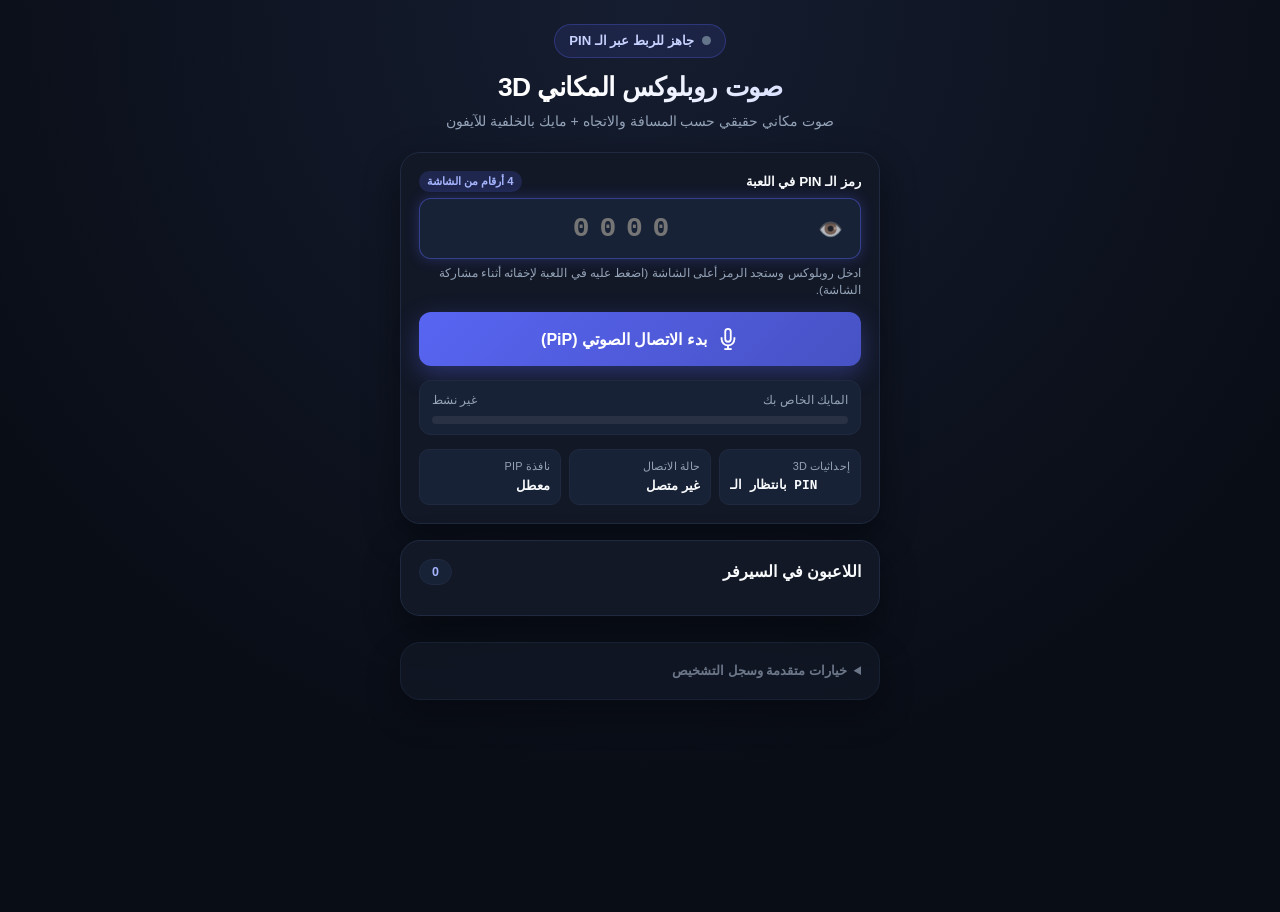
==== commit 184ed064: "Add files via upload" ====
--- a/static/index.html
+++ b/static/index.html
@@ -36,19 +36,29 @@
             <span>رمز الـ PIN في اللعبة</span>
             <span class="req-tag">4 أرقام من الشاشة</span>
           </label>
-          <input
-            type="text"
-            id="pin-input"
-            class="pin-large-input"
-            inputmode="numeric"
-            pattern="[0-9]*"
-            placeholder="0000"
-            maxlength="4"
-            autocomplete="off"
-            autofocus
-          />
+          <div class="pin-input-container">
+            <input
+              type="text"
+              id="pin-input"
+              class="pin-large-input"
+              inputmode="numeric"
+              pattern="[0-9]*"
+              placeholder="0000"
+              maxlength="4"
+              autocomplete="off"
+              autofocus
+            />
+            <button
+              type="button"
+              id="toggle-pin-mask"
+              class="pin-mask-toggle"
+              title="إخفاء/إظهار الرمز لحماية البث المباشر وShare Screen"
+            >
+              👁️
+            </button>
+          </div>
           <span class="input-hint">
-            ادخل روبلوكس وستجد الرمز أعلى الشاشة (<code>PIN: 0000</code>).
+            ادخل روبلوكس وستجد الرمز أعلى الشاشة (اضغط عليه في اللعبة لإخفائه أثناء مشاركة الشاشة).
           </span>
         </div>
       </div>
--- a/static/style.css
+++ b/static/style.css
@@ -176,16 +176,44 @@
   transition: border-color 0.2s ease, box-shadow 0.2s ease;
 }
 
+.pin-input-container {
+  position: relative;
+  width: 100%;
+  display: flex;
+  align-items: center;
+}
+
 .pin-large-input {
+  width: 100%;
   text-align: center;
   direction: ltr;
   font-size: 28px !important;
   font-weight: 800;
   letter-spacing: 0.35em;
   font-family: ui-monospace, SFMono-Regular, Menlo, Consolas, monospace;
-  padding: 14px 16px !important;
+  padding: 14px 44px 14px 16px !important;
   color: #818cf8 !important;
   border-color: rgba(88, 101, 242, 0.45) !important;
+}
+
+.pin-mask-toggle {
+  position: absolute;
+  right: 12px;
+  background: none;
+  border: none;
+  cursor: pointer;
+  font-size: 1.25rem;
+  padding: 6px;
+  display: flex;
+  align-items: center;
+  justify-content: center;
+  opacity: 0.7;
+  transition: opacity 0.2s, transform 0.15s;
+}
+
+.pin-mask-toggle:hover {
+  opacity: 1;
+  transform: scale(1.1);
 }
 
 .input-group input:focus {
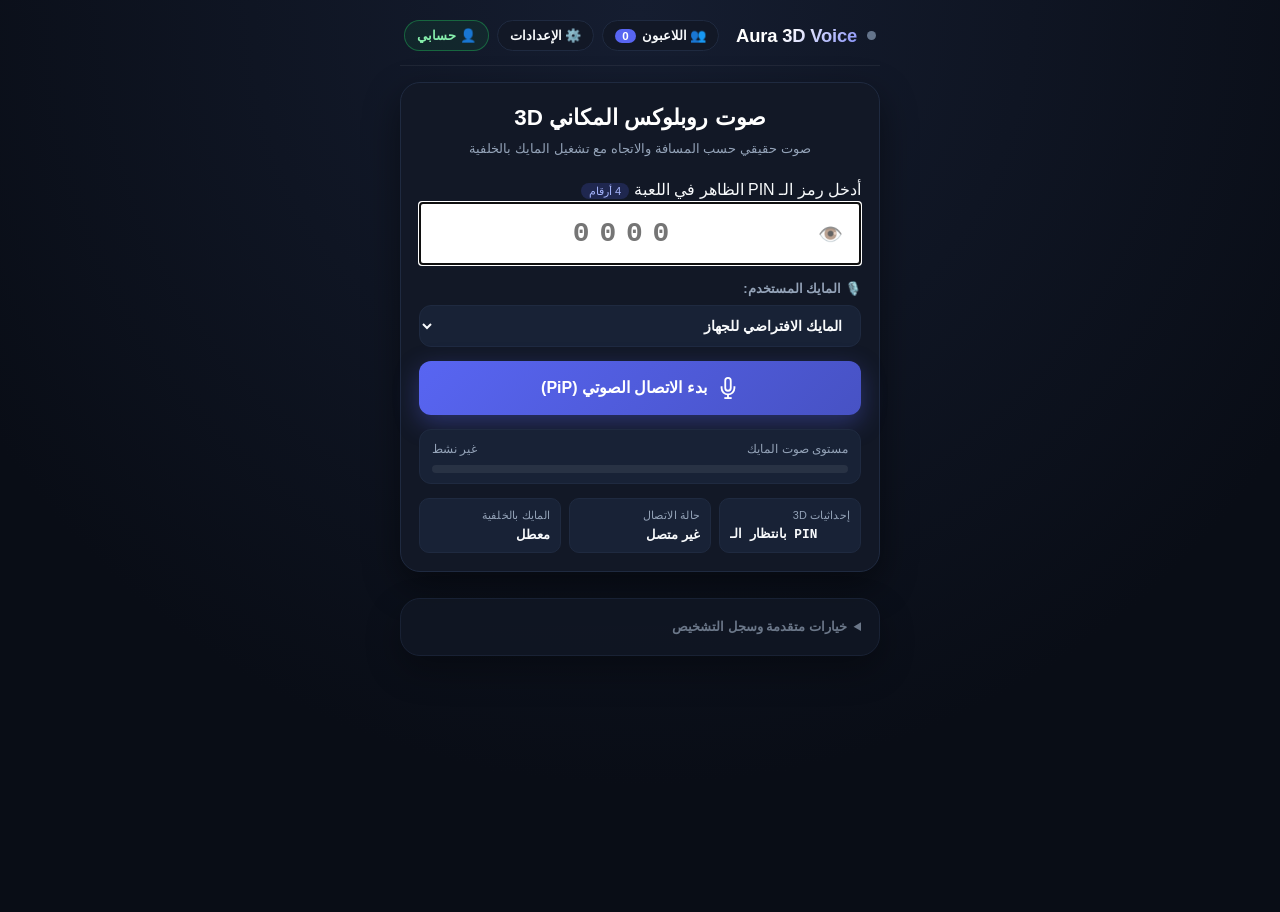
==== commit e9c18d26: "Add files via upload" ====
--- a/static/index.html
+++ b/static/index.html
@@ -7,60 +7,77 @@
     content="width=device-width, initial-scale=1.0, maximum-scale=1.0, user-scalable=no, viewport-fit=cover"
   />
   <meta name="theme-color" content="#090d16" />
-  <title>مايك روبلوكس المكاني 3D</title>
+  <title>Aura Voice 3D | مايك روبلوكس المكاني</title>
   <link rel="stylesheet" href="/static/style.css" />
 </head>
 <body>
   <main class="app-shell">
-    <!-- رأس الصفحة البسيط -->
-    <header class="hero-card">
-      <div class="brand-badge">
+    <!-- الشريط العلوي المصغر للتنقل والحساب -->
+    <header class="top-nav">
+      <div class="brand-title">
         <span class="pulse-dot" id="global-status-dot"></span>
-        <span id="global-status-label">جاهز للربط عبر الـ PIN</span>
-      </div>
-      <h1>صوت روبلوكس المكاني 3D</h1>
-      <p class="subtitle">
-        صوت مكاني حقيقي حسب المسافة والاتجاه + مايك بالخلفية للآيفون
-      </p>
+        <span class="brand-name">Aura 3D Voice</span>
+      </div>
+      <div class="nav-actions">
+        <button id="open-players-btn" class="nav-pill-btn" type="button" title="قائمة اللاعبين والكتم والحظر">
+          👥 اللاعبون <span id="nav-player-count" class="badge">0</span>
+        </button>
+        <button id="open-settings-btn" class="nav-pill-btn" type="button" title="إعدادات الصوت والمايك">
+          ⚙️ الإعدادات
+        </button>
+        <button id="open-account-btn" class="nav-pill-btn user-pill" type="button" title="تسجيل الدخول / الحساب">
+          <span id="account-pill-text">👤 حسابي</span>
+        </button>
+      </div>
     </header>
 
     <!-- شريط التنبيهات -->
     <section id="alert-banner" class="alert-banner hidden" role="alert"></section>
 
-    <!-- البطاقة الرئيسية -->
-    <section class="card control-card">
-      <!-- حقل إدخال الـ PIN -->
-      <div id="identity-group" class="identity-fields">
-        <div class="input-group">
-          <label for="pin-input">
-            <span>رمز الـ PIN في اللعبة</span>
-            <span class="req-tag">4 أرقام من الشاشة</span>
-          </label>
-          <div class="pin-input-container">
-            <input
-              type="text"
-              id="pin-input"
-              class="pin-large-input"
-              inputmode="numeric"
-              pattern="[0-9]*"
-              placeholder="0000"
-              maxlength="4"
-              autocomplete="off"
-              autofocus
-            />
-            <button
-              type="button"
-              id="toggle-pin-mask"
-              class="pin-mask-toggle"
-              title="إخفاء/إظهار الرمز لحماية البث المباشر وShare Screen"
-            >
-              👁️
-            </button>
-          </div>
-          <span class="input-hint">
-            ادخل روبلوكس وستجد الرمز أعلى الشاشة (اضغط عليه في اللعبة لإخفائه أثناء مشاركة الشاشة).
-          </span>
-        </div>
+    <!-- البطاقة الرئيسية فائقة البساطة -->
+    <section class="card control-card main-card">
+      <div class="card-hero">
+        <h1>صوت روبلوكس المكاني 3D</h1>
+        <p class="subtitle">صوت حقيقي حسب المسافة والاتجاه مع تشغيل المايك بالخلفية</p>
+      </div>
+
+      <!-- حقل إدخال الـ PIN المصغر والبسيط -->
+      <div id="identity-group" class="pin-section">
+        <label for="pin-input" class="pin-label">
+          <span>أدخل رمز الـ PIN الظاهر في اللعبة</span>
+          <span class="req-tag">4 أرقام</span>
+        </label>
+        <div class="pin-input-container">
+          <input
+            type="text"
+            id="pin-input"
+            class="pin-large-input"
+            inputmode="numeric"
+            pattern="[0-9]*"
+            placeholder="0000"
+            maxlength="4"
+            autocomplete="off"
+            autofocus
+          />
+          <button
+            type="button"
+            id="toggle-pin-mask"
+            class="pin-mask-toggle"
+            title="إخفاء/إظهار الرمز لحماية البث المباشر وShare Screen"
+          >
+            👁️
+          </button>
+        </div>
+      </div>
+
+      <!-- اختيار المايك السريع والمباشر -->
+      <div class="mic-select-box">
+        <label for="mic-select" class="mic-select-label">
+          <span>🎙️ المايك المستخدم:</span>
+        </label>
+        <select id="mic-select" class="mic-select-input">
+          <option value="">جارٍ تحميل المايكات المتاحة...</option>
+        </select>
       </div>
 
       <!-- زر الاتصال الأساسي -->
@@ -74,7 +91,7 @@
         <span id="connect-btn-text">بدء الاتصال الصوتي (PiP)</span>
       </button>
 
-      <!-- زر اختياري بدون نافذة منبثقة -->
+      <!-- زر اختياري بدون PiP -->
       <button id="fallback-foreground-btn" class="btn btn-ghost hidden" type="button">
         المتابعة بالوضع العادي (بدون نافذة)
       </button>
@@ -92,10 +109,10 @@
         </button>
       </div>
 
-      <!-- مقياس مستوى صوت المايك المباشر السلس -->
+      <!-- مقياس مستوى صوت المايك المباشر -->
       <div class="mic-meter-wrap">
         <div class="mic-meter-header">
-          <span>المايك الخاص بك</span>
+          <span>مستوى صوت المايك</span>
           <span id="mic-state-text">غير نشط</span>
         </div>
         <div class="mic-meter-track">
@@ -103,7 +120,7 @@
         </div>
       </div>
 
-      <!-- شريط الحالة الأنيق والمبسط -->
+      <!-- شريط الحالة المصغر -->
       <div class="telemetry-grid">
         <div class="telemetry-pill">
           <span class="pill-label">إحداثيات 3D</span>
@@ -114,42 +131,146 @@
           <span class="pill-value" id="ws-status-val">غير متصل</span>
         </div>
         <div class="telemetry-pill">
-          <span class="pill-label">نافذة PiP</span>
+          <span class="pill-label">المايك بالخلفية</span>
           <span class="pill-value" id="pip-status-val">معطل</span>
         </div>
       </div>
     </section>
 
-    <!-- اللاعبون المتصلون بالقرب منك -->
-    <section class="card peers-card">
-      <div class="card-header">
-        <h2>اللاعبون في السيرفر</h2>
-        <span class="peer-count-badge" id="peer-count-badge">0</span>
-      </div>
-      <div id="discord-grid" class="discord-grid">
-        <!-- كروت اللاعبين المصغرة تظهر هنا تلقائياً -->
-      </div>
-      <ul id="peers-list" class="peers-list hidden"></ul>
-      <div id="remote-audio-container" class="sr-audio-pool" aria-hidden="true"></div>
-    </section>
-
-    <!-- سجل تشخيص اختياري مخفي ببساطة -->
+    <!-- نافذة منبثقة 1: قائمة اللاعبين (الكتم والحظر) -->
+    <div id="players-modal" class="modal-overlay hidden">
+      <div class="modal-content">
+        <div class="modal-header">
+          <h3>👥 اللاعبون في السيرفر</h3>
+          <button id="close-players-btn" class="modal-close-btn" type="button">&times;</button>
+        </div>
+        <div class="modal-body">
+          <div class="moderation-guide">
+            <div class="guide-item">
+              <span class="guide-badge mute">🔇 كتم</span>
+              <span>أنت لا تسمعه، ولكنه يسمعك.</span>
+            </div>
+            <div class="guide-item">
+              <span class="guide-badge block">🚫 حظر</span>
+              <span>حظر متبادل كامل (لا يسمعك ولا تسمعه).</span>
+            </div>
+          </div>
+
+          <div id="players-list-container" class="players-moderation-list">
+            <!-- قائمة اللاعبين تملأ تلقائياً -->
+          </div>
+        </div>
+      </div>
+    </div>
+
+    <!-- نافذة منبثقة 2: إعدادات الصوت والمايك -->
+    <div id="settings-modal" class="modal-overlay hidden">
+      <div class="modal-content">
+        <div class="modal-header">
+          <h3>⚙️ إعدادات الصوت</h3>
+          <button id="close-settings-btn" class="modal-close-btn" type="button">&times;</button>
+        </div>
+        <div class="modal-body">
+          <div class="setting-item">
+            <label for="settings-mic-select">جهاز إدخال الصوت (المايك):</label>
+            <select id="settings-mic-select" class="mic-select-input"></select>
+          </div>
+
+          <div class="setting-item">
+            <label for="mic-sensitivity-slider">
+              <span>حساسية التقاط المايك:</span>
+              <span id="sensitivity-val" class="slider-val">4%</span>
+            </label>
+            <input type="range" id="mic-sensitivity-slider" min="1" max="25" value="4" />
+            <span class="setting-hint">كلما كانت النسبة أقل، التقط المايك صوتك بهمس وخفة أكبر.</span>
+          </div>
+
+          <div class="setting-item-toggle">
+            <label class="toggle-label">
+              <input type="checkbox" id="noise-suppress-check" checked />
+              <span>إلغاء الضوضاء والصدى التلقائي</span>
+            </label>
+          </div>
+
+          <button id="save-settings-btn" class="btn btn-discord btn-sm" type="button">
+            حفظ الإعدادات
+          </button>
+        </div>
+      </div>
+    </div>
+
+    <!-- نافذة منبثقة 3: الحساب وحفظ الإعدادات -->
+    <div id="account-modal" class="modal-overlay hidden">
+      <div class="modal-content">
+        <div class="modal-header">
+          <h3 id="account-modal-title">👤 حساب Aura Voice</h3>
+          <button id="close-account-btn" class="modal-close-btn" type="button">&times;</button>
+        </div>
+        <div class="modal-body">
+          <!-- إذا لم يكن مسجل دخول -->
+          <div id="auth-forms-wrap">
+            <div class="auth-tabs">
+              <button id="tab-login-btn" class="auth-tab active" type="button">تسجيل الدخول</button>
+              <button id="tab-register-btn" class="auth-tab" type="button">إنشاء حساب جديد</button>
+            </div>
+
+            <form id="auth-form" class="auth-form">
+              <div class="input-group">
+                <label for="auth-username">اسم المستخدم:</label>
+                <input type="text" id="auth-username" required placeholder="مثال: Sultan_7" autocomplete="username" />
+              </div>
+              <div class="input-group">
+                <label for="auth-password">كلمة المرور:</label>
+                <input type="password" id="auth-password" required placeholder="••••••" autocomplete="current-password" />
+              </div>
+
+              <button id="auth-submit-btn" class="btn btn-discord" type="submit">
+                تسجيل الدخول
+              </button>
+              <p class="auth-note">
+                💡 تسجيل حساب يتيح لك حفظ المايك المفضل وقائمة الحظر والكتم تلقائياً عبر جميع أجهزتك.
+              </p>
+            </form>
+          </div>
+
+          <!-- إذا كان مسجل دخول -->
+          <div id="profile-wrap" class="profile-card hidden">
+            <div class="profile-avatar" id="profile-avatar">👑</div>
+            <div class="profile-info">
+              <h4 id="profile-username">اسم المستخدم</h4>
+              <span class="profile-status">حساب نشط ومحفوظ السحابة</span>
+            </div>
+            <div class="profile-stats">
+              <span id="profile-muted-count">المكتومون: 0</span>
+              <span id="profile-blocked-count">المحظورون: 0</span>
+            </div>
+            <button id="logout-btn" class="btn btn-danger btn-sm" type="button">
+              تسجيل الخروج
+            </button>
+          </div>
+        </div>
+      </div>
+    </div>
+
+    <!-- سجل تشخيص اختياري مصغر -->
     <details class="card log-card" style="margin-top: 10px; opacity: 0.7;">
       <summary style="cursor: pointer; font-size: 0.82rem; color: var(--text-secondary);">خيارات متقدمة وسجل التشخيص</summary>
-      <pre id="debug-log" class="debug-log" style="margin-top: 8px; max-height: 150px; font-size: 0.75rem;"></pre>
+      <pre id="debug-log" class="debug-log" style="margin-top: 8px; max-height: 120px; font-size: 0.75rem;"></pre>
     </details>
+
+    <div id="remote-audio-container" class="sr-audio-pool" aria-hidden="true"></div>
   </main>
 
-  <!-- مسرح PiP الشفاف لتشغيل المايك في خلفية iOS -->
+  <!-- مسرح PiP الأسود فائق الخفة والمصغر (مربع أسود خالص 160x160 لا يستهلك طاقة ولا بطارية) -->
   <div class="pip-stage" style="position: absolute; width: 1px; height: 1px; opacity: 0.01; pointer-events: none; overflow: hidden;">
-    <canvas id="pipCanvas" width="480" height="240"></canvas>
+    <canvas id="pipCanvas" width="160" height="160"></canvas>
     <video
       id="pip-video"
       class="pip-hidden-video"
       playsinline
       webkit-playsinline
+      muted
       autoplay
-      muted
     ></video>
   </div>
 
--- a/static/style.css
+++ b/static/style.css
@@ -1,600 +1,1040 @@
-:root {
-  --bg-base: #090d16;
-  --bg-card: #121826;
-  --bg-card-elevated: #182236;
-  --border-subtle: #1f2a40;
-  --text-primary: #f8fafc;
-  --text-secondary: #94a3b8;
-  --discord-blurple: #5865f2;
-  --discord-blurple-hover: #4752c4;
-  --discord-glow: rgba(88, 101, 242, 0.35);
-  --success: #22c55e;
-  --success-glow: rgba(34, 197, 94, 0.35);
-  --warning: #f59e0b;
-  --danger: #ef4444;
-  --radius-lg: 20px;
-  --radius-md: 12px;
-}
-
-*,
-*::before,
-*::after {
-  box-sizing: border-box;
-  margin: 0;
-  padding: 0;
-  -webkit-tap-highlight-color: transparent;
-}
-
-html,
-body {
-  min-height: 100dvh;
-  background: radial-gradient(circle at 50% 0%, #151d30 0%, var(--bg-base) 70%);
-  color: var(--text-primary);
-  font-family: -apple-system, BlinkMacSystemFont, "SF Pro Text", "Segoe UI", Roboto,
-    Helvetica, Arial, sans-serif;
-  line-height: 1.5;
-  padding: env(safe-area-inset-top, 12px) env(safe-area-inset-right, 16px)
-    env(safe-area-inset-bottom, 24px) env(safe-area-inset-left, 16px);
-}
-
-.app-shell {
-  width: 100%;
-  max-width: 480px;
-  margin: 12px auto 32px;
-  display: flex;
-  flex-direction: column;
-  gap: 16px;
-}
-
-/* Header */
-.hero-card {
-  text-align: center;
-  padding: 12px 8px 4px;
-}
-
-.brand-badge {
-  display: inline-flex;
-  align-items: center;
-  gap: 8px;
-  padding: 6px 14px;
-  border-radius: 999px;
-  background: rgba(88, 101, 242, 0.12);
-  border: 1px solid rgba(88, 101, 242, 0.3);
-  font-size: 0.82rem;
-  font-weight: 700;
-  color: #c7d2fe;
-  margin-bottom: 10px;
-}
-
-.pulse-dot {
-  width: 9px;
-  height: 9px;
-  border-radius: 50%;
-  background: #64748b;
-  transition: background 0.25s ease, box-shadow 0.25s ease;
-}
-
-.pulse-dot.online {
-  background: var(--success);
-  box-shadow: 0 0 10px var(--success-glow);
-}
-
-.pulse-dot.warning {
-  background: var(--warning);
-  box-shadow: 0 0 10px rgba(245, 158, 11, 0.35);
-}
-
-.hero-card h1 {
-  font-size: 1.65rem;
-  font-weight: 900;
-  letter-spacing: -0.02em;
-  background: linear-gradient(135deg, #ffffff 40%, #c7d2fe);
-  -webkit-background-clip: text;
-  -webkit-text-fill-color: transparent;
-}
-
-.subtitle {
-  margin-top: 4px;
-  font-size: 0.88rem;
-  color: var(--text-secondary);
-}
-
-/* Cards */
-.card {
-  background: var(--bg-card);
-  border: 1px solid var(--border-subtle);
-  border-radius: var(--radius-lg);
-  padding: 18px;
-  box-shadow: 0 14px 36px rgba(0, 0, 0, 0.45);
-}
-
-.control-card {
-  display: flex;
-  flex-direction: column;
-  gap: 14px;
-}
-
-.identity-fields {
-  display: flex;
-  flex-direction: column;
-  gap: 12px;
-}
-
-/* Alert Banner */
-.alert-banner {
-  padding: 12px 14px;
-  border-radius: var(--radius-md);
-  font-size: 0.86rem;
-  background: rgba(245, 158, 11, 0.14);
-  border: 1px solid rgba(245, 158, 11, 0.4);
-  color: #fde68a;
-}
-
-.alert-banner.error {
-  background: rgba(239, 68, 68, 0.14);
-  border-color: rgba(239, 68, 68, 0.45);
-  color: #fecaca;
-}
-
-.hidden {
-  display: none !important;
-}
-
-/* Inputs */
-.input-group {
-  display: flex;
-  flex-direction: column;
-  gap: 6px;
-}
-
-.input-group label {
-  display: flex;
-  align-items: center;
-  justify-content: space-between;
-  font-size: 0.84rem;
-  font-weight: 700;
-  color: var(--text-primary);
-}
-
-.req-tag {
-  font-size: 0.7rem;
-  padding: 2px 8px;
-  border-radius: 999px;
-  background: rgba(88, 101, 242, 0.2);
-  color: #a5b4fc;
-}
-
-.input-group input {
-  width: 100%;
-  padding: 12px 14px;
-  border-radius: var(--radius-md);
-  border: 1px solid var(--border-subtle);
-  background: var(--bg-card-elevated);
-  color: var(--text-primary);
-  font-size: 16px;
-  outline: none;
-  transition: border-color 0.2s ease, box-shadow 0.2s ease;
-}
-
-.pin-input-container {
-  position: relative;
-  width: 100%;
-  display: flex;
-  align-items: center;
-}
-
-.pin-large-input {
-  width: 100%;
-  text-align: center;
-  direction: ltr;
-  font-size: 28px !important;
-  font-weight: 800;
-  letter-spacing: 0.35em;
-  font-family: ui-monospace, SFMono-Regular, Menlo, Consolas, monospace;
-  padding: 14px 44px 14px 16px !important;
-  color: #818cf8 !important;
-  border-color: rgba(88, 101, 242, 0.45) !important;
-}
-
-.pin-mask-toggle {
-  position: absolute;
-  right: 12px;
-  background: none;
-  border: none;
-  cursor: pointer;
-  font-size: 1.25rem;
-  padding: 6px;
-  display: flex;
-  align-items: center;
-  justify-content: center;
-  opacity: 0.7;
-  transition: opacity 0.2s, transform 0.15s;
-}
-
-.pin-mask-toggle:hover {
-  opacity: 1;
-  transform: scale(1.1);
-}
-
-.input-group input:focus {
-  border-color: var(--discord-blurple);
-  box-shadow: 0 0 14px rgba(88, 101, 242, 0.3);
-}
-
-.input-hint {
-  font-size: 0.74rem;
-  color: var(--text-secondary);
-  line-height: 1.4;
-}
-
-.input-hint code {
-  color: #a5b4fc;
-  font-weight: 700;
-  direction: ltr;
-  display: inline-block;
-  font-family: ui-monospace, SFMono-Regular, Menlo, Consolas, monospace;
-}
-
-/* Buttons */
-.btn {
-  width: 100%;
-  min-height: 54px;
-  padding: 14px 18px;
-  border-radius: var(--radius-md);
-  border: none;
-  font-size: 1rem;
-  font-weight: 700;
-  cursor: pointer;
-  display: inline-flex;
-  align-items: center;
-  justify-content: center;
-  gap: 10px;
-  transition: transform 0.12s ease, background 0.2s ease, opacity 0.2s ease;
-  user-select: none;
-}
-
-.btn:active {
-  transform: scale(0.985);
-}
-
-.btn:disabled {
-  opacity: 0.6;
-  cursor: not-allowed;
-}
-
-.btn-icon {
-  width: 22px;
-  height: 22px;
-  flex-shrink: 0;
-}
-
-.btn-discord {
-  background: linear-gradient(135deg, #5865f2, #4752c4);
-  color: #ffffff;
-  box-shadow: 0 8px 24px var(--discord-glow);
-}
-
-.btn-discord:hover:not(:disabled) {
-  background: linear-gradient(135deg, #4752c4, #3c45a5);
-}
-
-.btn-discord.connected {
-  background: linear-gradient(135deg, #16a34a, #22c55e);
-  box-shadow: 0 8px 24px var(--success-glow);
-}
-
-.btn-secondary {
-  background: var(--bg-card-elevated);
-  color: var(--text-primary);
-  border: 1px solid var(--border-subtle);
-  min-height: 46px;
-  font-size: 0.92rem;
-}
-
-.btn-secondary.muted-active {
-  background: rgba(239, 68, 68, 0.18);
-  border-color: rgba(239, 68, 68, 0.5);
-  color: #fca5a5;
-}
-
-.btn-warning {
-  background: rgba(245, 158, 11, 0.2);
-  color: #fde68a;
-  border: 1px solid rgba(245, 158, 11, 0.45);
-  min-height: 46px;
-  font-size: 0.92rem;
-}
-
-.btn-danger {
-  background: rgba(239, 68, 68, 0.16);
-  color: #fca5a5;
-  border: 1px solid rgba(239, 68, 68, 0.35);
-  min-height: 46px;
-  font-size: 0.92rem;
-}
-
-.btn-ghost {
-  background: transparent;
-  color: var(--text-secondary);
-  border: 1px dashed var(--border-subtle);
-  min-height: 44px;
-  font-size: 0.85rem;
-}
-
-.session-controls {
-  display: grid;
-  grid-template-columns: 1fr 1fr;
-  gap: 10px;
-}
-
-.session-controls #reopen-pip-btn {
-  grid-column: 1 / -1;
-}
-
-/* Mic Meter */
-.mic-meter-wrap {
-  background: var(--bg-card-elevated);
-  border-radius: var(--radius-md);
-  padding: 10px 12px;
-  border: 1px solid var(--border-subtle);
-}
-
-.mic-meter-header {
-  display: flex;
-  justify-content: space-between;
-  font-size: 0.78rem;
-  color: var(--text-secondary);
-  margin-bottom: 6px;
-}
-
-.mic-meter-track {
-  width: 100%;
-  height: 8px;
-  border-radius: 999px;
-  background: rgba(255, 255, 255, 0.07);
-  overflow: hidden;
-}
-
-.mic-meter-bar {
-  height: 100%;
-  width: 0%;
-  border-radius: 999px;
-  background: linear-gradient(90deg, #22c55e, #5865f2);
-  transition: width 0.08s linear;
-}
-
-/* Telemetry Grid */
-.telemetry-grid {
-  display: grid;
-  grid-template-columns: repeat(3, 1fr);
-  gap: 8px;
-}
-
-.telemetry-pill {
-  background: var(--bg-card-elevated);
-  border: 1px solid var(--border-subtle);
-  border-radius: 10px;
-  padding: 8px 10px;
-  display: flex;
-  flex-direction: column;
-  gap: 2px;
-  min-width: 0;
-}
-
-.pill-label {
-  font-size: 0.68rem;
-  color: var(--text-secondary);
-  text-transform: uppercase;
-  letter-spacing: 0.02em;
-}
-
-.pill-value {
-  font-size: 0.8rem;
-  font-weight: 700;
-  color: var(--text-primary);
-  white-space: nowrap;
-  overflow: hidden;
-  text-overflow: ellipsis;
-}
-
-.pill-value.ok {
-  color: var(--success);
-}
-
-.pill-value.warn {
-  color: var(--warning);
-}
-
-.mono {
-  font-family: ui-monospace, SFMono-Regular, Menlo, Consolas, monospace;
-  direction: ltr;
-}
-
-/* iOS Tip */
-.ios-tip {
-  font-size: 0.82rem;
-  color: var(--text-secondary);
-  background: rgba(88, 101, 242, 0.08);
-  border: 1px solid rgba(88, 101, 242, 0.25);
-  border-radius: 10px;
-  padding: 10px 12px;
-  line-height: 1.5;
-}
-
-/* Connected Peers Card & Discord Grid */
-.card-header {
-  display: flex;
-  align-items: center;
-  justify-content: space-between;
-  margin-bottom: 12px;
-}
-
-.card-header h2 {
-  font-size: 1rem;
-  font-weight: 800;
-}
-
-.peer-count-badge {
-  font-size: 0.78rem;
-  font-weight: 700;
-  padding: 3px 12px;
-  border-radius: 999px;
-  background: var(--bg-card-elevated);
-  color: #a5b4fc;
-  border: 1px solid var(--border-subtle);
-}
-
-/* Discord Users Grid (Aura Call Layout) */
-.discord-grid {
-  display: grid;
-  grid-template-columns: repeat(auto-fill, minmax(130px, 1fr));
-  gap: 12px;
-}
-
-.discord-user-card {
-  background: var(--bg-card-elevated);
-  border: 1px solid var(--border-subtle);
-  border-radius: 14px;
-  padding: 14px 10px;
-  display: flex;
-  flex-direction: column;
-  align-items: center;
-  text-align: center;
-  gap: 8px;
-  position: relative;
-  transition: transform 0.15s ease, border-color 0.15s ease;
-}
-
-.discord-avatar-wrap {
-  width: 54px;
-  height: 54px;
-  border-radius: 50%;
-  position: relative;
-  display: flex;
-  align-items: center;
-  justify-content: center;
-}
-
-.discord-avatar {
-  width: 100%;
-  height: 100%;
-  border-radius: 50%;
-  background: #1e293b;
-  color: #f1f5f9;
-  font-weight: 800;
-  font-size: 1.1rem;
-  display: flex;
-  align-items: center;
-  justify-content: center;
-  transition: box-shadow 0.15s ease;
-  user-select: none;
-}
-
-.discord-user-card.speaking .discord-avatar {
-  box-shadow: 0 0 0 3.5px #22c55e, 0 0 16px rgba(34, 197, 94, 0.55);
-}
-
-.discord-user-card.muted .discord-avatar {
-  box-shadow: 0 0 0 2px rgba(239, 68, 68, 0.6);
-}
-
-.mute-badge-icon {
-  position: absolute;
-  bottom: -2px;
-  right: -2px;
-  width: 18px;
-  height: 18px;
-  border-radius: 50%;
-  background: #ef4444;
-  color: #ffffff;
-  display: flex;
-  align-items: center;
-  justify-content: center;
-  font-size: 10px;
-  box-shadow: 0 2px 6px rgba(0, 0, 0, 0.5);
-}
-
-.discord-username {
-  font-size: 0.88rem;
-  font-weight: 700;
-  color: var(--text-primary);
-  width: 100%;
-  overflow: hidden;
-  text-overflow: ellipsis;
-  white-space: nowrap;
-}
-
-.discord-spatial-sub {
-  font-size: 0.72rem;
-  color: #93c5fd;
-  direction: ltr;
-}
-
-.discord-status-sub {
-  font-size: 0.7rem;
-  color: var(--text-secondary);
-}
-
-.empty-state {
-  font-size: 0.85rem;
-  color: var(--text-secondary);
-  text-align: center;
-  padding: 16px 0;
-  grid-column: 1 / -1;
-}
-
-/* Diagnostics Log */
-.log-card summary {
-  cursor: pointer;
-  font-size: 0.84rem;
-  font-weight: 600;
-  color: var(--text-secondary);
-  user-select: none;
-}
-
-.debug-log {
-  margin-top: 10px;
-  max-height: 180px;
-  overflow-y: auto;
-  background: #080a0f;
-  border: 1px solid var(--border-subtle);
-  border-radius: 8px;
-  padding: 10px;
-  font-family: ui-monospace, SFMono-Regular, Menlo, Consolas, monospace;
-  font-size: 0.72rem;
-  color: #94a3b8;
-  white-space: pre-wrap;
-  word-break: break-word;
-  direction: ltr;
-  text-align: left;
-}
-
-/*
-  منصة PiP للآيفون:
-  يتم إبقاء الكانفاس وعنصر الفيديو داخل الـ DOM بحجم 1x1 وبشفافية 0.01 لكي يتعرف
-  نظام WebKit على الرسوميات ويسمح بإطلاق وتحديث نافذة الـ Picture-in-Picture العائمة!
-*/
-.pip-stage {
-  position: fixed;
-  right: 0;
-  bottom: 0;
-  width: 1px;
-  height: 1px;
-  opacity: 0.01;
-  pointer-events: none;
-  overflow: hidden;
-  z-index: -1;
-}
-
-.pip-hidden-video {
-  width: 100%;
-  height: 100%;
-}
-
-.sr-audio-pool {
-  position: absolute;
-  width: 0;
-  height: 0;
-  overflow: hidden;
-  pointer-events: none;
-}
+:root {
+  --bg-base: #090d16;
+  --bg-card: #121826;
+  --bg-card-elevated: #182236;
+  --border-subtle: #1f2a40;
+  --text-primary: #f8fafc;
+  --text-secondary: #94a3b8;
+  --discord-blurple: #5865f2;
+  --discord-blurple-hover: #4752c4;
+  --discord-glow: rgba(88, 101, 242, 0.35);
+  --success: #22c55e;
+  --success-glow: rgba(34, 197, 94, 0.35);
+  --warning: #f59e0b;
+  --danger: #ef4444;
+  --radius-lg: 20px;
+  --radius-md: 12px;
+}
+
+*,
+*::before,
+*::after {
+  box-sizing: border-box;
+  margin: 0;
+  padding: 0;
+  -webkit-tap-highlight-color: transparent;
+}
+
+html,
+body {
+  min-height: 100dvh;
+  background: radial-gradient(circle at 50% 0%, #151d30 0%, var(--bg-base) 70%);
+  color: var(--text-primary);
+  font-family: -apple-system, BlinkMacSystemFont, "SF Pro Text", "Segoe UI", Roboto,
+    Helvetica, Arial, sans-serif;
+  line-height: 1.5;
+  padding: env(safe-area-inset-top, 12px) env(safe-area-inset-right, 16px)
+    env(safe-area-inset-bottom, 24px) env(safe-area-inset-left, 16px);
+}
+
+.app-shell {
+  width: 100%;
+  max-width: 480px;
+  margin: 12px auto 32px;
+  display: flex;
+  flex-direction: column;
+  gap: 16px;
+}
+
+/* Header */
+.hero-card {
+  text-align: center;
+  padding: 12px 8px 4px;
+}
+
+.brand-badge {
+  display: inline-flex;
+  align-items: center;
+  gap: 8px;
+  padding: 6px 14px;
+  border-radius: 999px;
+  background: rgba(88, 101, 242, 0.12);
+  border: 1px solid rgba(88, 101, 242, 0.3);
+  font-size: 0.82rem;
+  font-weight: 700;
+  color: #c7d2fe;
+  margin-bottom: 10px;
+}
+
+.pulse-dot {
+  width: 9px;
+  height: 9px;
+  border-radius: 50%;
+  background: #64748b;
+  transition: background 0.25s ease, box-shadow 0.25s ease;
+}
+
+.pulse-dot.online {
+  background: var(--success);
+  box-shadow: 0 0 10px var(--success-glow);
+}
+
+.pulse-dot.warning {
+  background: var(--warning);
+  box-shadow: 0 0 10px rgba(245, 158, 11, 0.35);
+}
+
+.hero-card h1 {
+  font-size: 1.65rem;
+  font-weight: 900;
+  letter-spacing: -0.02em;
+  background: linear-gradient(135deg, #ffffff 40%, #c7d2fe);
+  -webkit-background-clip: text;
+  -webkit-text-fill-color: transparent;
+}
+
+.subtitle {
+  margin-top: 4px;
+  font-size: 0.88rem;
+  color: var(--text-secondary);
+}
+
+/* Cards */
+.card {
+  background: var(--bg-card);
+  border: 1px solid var(--border-subtle);
+  border-radius: var(--radius-lg);
+  padding: 18px;
+  box-shadow: 0 14px 36px rgba(0, 0, 0, 0.45);
+}
+
+.control-card {
+  display: flex;
+  flex-direction: column;
+  gap: 14px;
+}
+
+.identity-fields {
+  display: flex;
+  flex-direction: column;
+  gap: 12px;
+}
+
+/* Alert Banner */
+.alert-banner {
+  padding: 12px 14px;
+  border-radius: var(--radius-md);
+  font-size: 0.86rem;
+  background: rgba(245, 158, 11, 0.14);
+  border: 1px solid rgba(245, 158, 11, 0.4);
+  color: #fde68a;
+}
+
+.alert-banner.error {
+  background: rgba(239, 68, 68, 0.14);
+  border-color: rgba(239, 68, 68, 0.45);
+  color: #fecaca;
+}
+
+.hidden {
+  display: none !important;
+}
+
+/* Inputs */
+.input-group {
+  display: flex;
+  flex-direction: column;
+  gap: 6px;
+}
+
+.input-group label {
+  display: flex;
+  align-items: center;
+  justify-content: space-between;
+  font-size: 0.84rem;
+  font-weight: 700;
+  color: var(--text-primary);
+}
+
+.req-tag {
+  font-size: 0.7rem;
+  padding: 2px 8px;
+  border-radius: 999px;
+  background: rgba(88, 101, 242, 0.2);
+  color: #a5b4fc;
+}
+
+.input-group input {
+  width: 100%;
+  padding: 12px 14px;
+  border-radius: var(--radius-md);
+  border: 1px solid var(--border-subtle);
+  background: var(--bg-card-elevated);
+  color: var(--text-primary);
+  font-size: 16px;
+  outline: none;
+  transition: border-color 0.2s ease, box-shadow 0.2s ease;
+}
+
+.pin-input-container {
+  position: relative;
+  width: 100%;
+  display: flex;
+  align-items: center;
+}
+
+.pin-large-input {
+  width: 100%;
+  text-align: center;
+  direction: ltr;
+  font-size: 28px !important;
+  font-weight: 800;
+  letter-spacing: 0.35em;
+  font-family: ui-monospace, SFMono-Regular, Menlo, Consolas, monospace;
+  padding: 14px 44px 14px 16px !important;
+  color: #818cf8 !important;
+  border-color: rgba(88, 101, 242, 0.45) !important;
+}
+
+.pin-mask-toggle {
+  position: absolute;
+  right: 12px;
+  background: none;
+  border: none;
+  cursor: pointer;
+  font-size: 1.25rem;
+  padding: 6px;
+  display: flex;
+  align-items: center;
+  justify-content: center;
+  opacity: 0.7;
+  transition: opacity 0.2s, transform 0.15s;
+}
+
+.pin-mask-toggle:hover {
+  opacity: 1;
+  transform: scale(1.1);
+}
+
+.input-group input:focus {
+  border-color: var(--discord-blurple);
+  box-shadow: 0 0 14px rgba(88, 101, 242, 0.3);
+}
+
+.input-hint {
+  font-size: 0.74rem;
+  color: var(--text-secondary);
+  line-height: 1.4;
+}
+
+.input-hint code {
+  color: #a5b4fc;
+  font-weight: 700;
+  direction: ltr;
+  display: inline-block;
+  font-family: ui-monospace, SFMono-Regular, Menlo, Consolas, monospace;
+}
+
+/* Buttons */
+.btn {
+  width: 100%;
+  min-height: 54px;
+  padding: 14px 18px;
+  border-radius: var(--radius-md);
+  border: none;
+  font-size: 1rem;
+  font-weight: 700;
+  cursor: pointer;
+  display: inline-flex;
+  align-items: center;
+  justify-content: center;
+  gap: 10px;
+  transition: transform 0.12s ease, background 0.2s ease, opacity 0.2s ease;
+  user-select: none;
+}
+
+.btn:active {
+  transform: scale(0.985);
+}
+
+.btn:disabled {
+  opacity: 0.6;
+  cursor: not-allowed;
+}
+
+.btn-icon {
+  width: 22px;
+  height: 22px;
+  flex-shrink: 0;
+}
+
+.btn-discord {
+  background: linear-gradient(135deg, #5865f2, #4752c4);
+  color: #ffffff;
+  box-shadow: 0 8px 24px var(--discord-glow);
+}
+
+.btn-discord:hover:not(:disabled) {
+  background: linear-gradient(135deg, #4752c4, #3c45a5);
+}
+
+.btn-discord.connected {
+  background: linear-gradient(135deg, #16a34a, #22c55e);
+  box-shadow: 0 8px 24px var(--success-glow);
+}
+
+.btn-secondary {
+  background: var(--bg-card-elevated);
+  color: var(--text-primary);
+  border: 1px solid var(--border-subtle);
+  min-height: 46px;
+  font-size: 0.92rem;
+}
+
+.btn-secondary.muted-active {
+  background: rgba(239, 68, 68, 0.18);
+  border-color: rgba(239, 68, 68, 0.5);
+  color: #fca5a5;
+}
+
+.btn-warning {
+  background: rgba(245, 158, 11, 0.2);
+  color: #fde68a;
+  border: 1px solid rgba(245, 158, 11, 0.45);
+  min-height: 46px;
+  font-size: 0.92rem;
+}
+
+.btn-danger {
+  background: rgba(239, 68, 68, 0.16);
+  color: #fca5a5;
+  border: 1px solid rgba(239, 68, 68, 0.35);
+  min-height: 46px;
+  font-size: 0.92rem;
+}
+
+.btn-ghost {
+  background: transparent;
+  color: var(--text-secondary);
+  border: 1px dashed var(--border-subtle);
+  min-height: 44px;
+  font-size: 0.85rem;
+}
+
+.session-controls {
+  display: grid;
+  grid-template-columns: 1fr 1fr;
+  gap: 10px;
+}
+
+.session-controls #reopen-pip-btn {
+  grid-column: 1 / -1;
+}
+
+/* Mic Meter */
+.mic-meter-wrap {
+  background: var(--bg-card-elevated);
+  border-radius: var(--radius-md);
+  padding: 10px 12px;
+  border: 1px solid var(--border-subtle);
+}
+
+.mic-meter-header {
+  display: flex;
+  justify-content: space-between;
+  font-size: 0.78rem;
+  color: var(--text-secondary);
+  margin-bottom: 6px;
+}
+
+.mic-meter-track {
+  width: 100%;
+  height: 8px;
+  border-radius: 999px;
+  background: rgba(255, 255, 255, 0.07);
+  overflow: hidden;
+}
+
+.mic-meter-bar {
+  height: 100%;
+  width: 0%;
+  border-radius: 999px;
+  background: linear-gradient(90deg, #22c55e, #5865f2);
+  transition: width 0.08s linear;
+}
+
+/* Telemetry Grid */
+.telemetry-grid {
+  display: grid;
+  grid-template-columns: repeat(3, 1fr);
+  gap: 8px;
+}
+
+.telemetry-pill {
+  background: var(--bg-card-elevated);
+  border: 1px solid var(--border-subtle);
+  border-radius: 10px;
+  padding: 8px 10px;
+  display: flex;
+  flex-direction: column;
+  gap: 2px;
+  min-width: 0;
+}
+
+.pill-label {
+  font-size: 0.68rem;
+  color: var(--text-secondary);
+  text-transform: uppercase;
+  letter-spacing: 0.02em;
+}
+
+.pill-value {
+  font-size: 0.8rem;
+  font-weight: 700;
+  color: var(--text-primary);
+  white-space: nowrap;
+  overflow: hidden;
+  text-overflow: ellipsis;
+}
+
+.pill-value.ok {
+  color: var(--success);
+}
+
+.pill-value.warn {
+  color: var(--warning);
+}
+
+.mono {
+  font-family: ui-monospace, SFMono-Regular, Menlo, Consolas, monospace;
+  direction: ltr;
+}
+
+/* iOS Tip */
+.ios-tip {
+  font-size: 0.82rem;
+  color: var(--text-secondary);
+  background: rgba(88, 101, 242, 0.08);
+  border: 1px solid rgba(88, 101, 242, 0.25);
+  border-radius: 10px;
+  padding: 10px 12px;
+  line-height: 1.5;
+}
+
+/* Connected Peers Card & Discord Grid */
+.card-header {
+  display: flex;
+  align-items: center;
+  justify-content: space-between;
+  margin-bottom: 12px;
+}
+
+.card-header h2 {
+  font-size: 1rem;
+  font-weight: 800;
+}
+
+.peer-count-badge {
+  font-size: 0.78rem;
+  font-weight: 700;
+  padding: 3px 12px;
+  border-radius: 999px;
+  background: var(--bg-card-elevated);
+  color: #a5b4fc;
+  border: 1px solid var(--border-subtle);
+}
+
+/* Discord Users Grid (Aura Call Layout) */
+.discord-grid {
+  display: grid;
+  grid-template-columns: repeat(auto-fill, minmax(130px, 1fr));
+  gap: 12px;
+}
+
+.discord-user-card {
+  background: var(--bg-card-elevated);
+  border: 1px solid var(--border-subtle);
+  border-radius: 14px;
+  padding: 14px 10px;
+  display: flex;
+  flex-direction: column;
+  align-items: center;
+  text-align: center;
+  gap: 8px;
+  position: relative;
+  transition: transform 0.15s ease, border-color 0.15s ease;
+}
+
+.discord-avatar-wrap {
+  width: 54px;
+  height: 54px;
+  border-radius: 50%;
+  position: relative;
+  display: flex;
+  align-items: center;
+  justify-content: center;
+}
+
+.discord-avatar {
+  width: 100%;
+  height: 100%;
+  border-radius: 50%;
+  background: #1e293b;
+  color: #f1f5f9;
+  font-weight: 800;
+  font-size: 1.1rem;
+  display: flex;
+  align-items: center;
+  justify-content: center;
+  transition: box-shadow 0.15s ease;
+  user-select: none;
+}
+
+.discord-user-card.speaking .discord-avatar {
+  box-shadow: 0 0 0 3.5px #22c55e, 0 0 16px rgba(34, 197, 94, 0.55);
+}
+
+.discord-user-card.muted .discord-avatar {
+  box-shadow: 0 0 0 2px rgba(239, 68, 68, 0.6);
+}
+
+.mute-badge-icon {
+  position: absolute;
+  bottom: -2px;
+  right: -2px;
+  width: 18px;
+  height: 18px;
+  border-radius: 50%;
+  background: #ef4444;
+  color: #ffffff;
+  display: flex;
+  align-items: center;
+  justify-content: center;
+  font-size: 10px;
+  box-shadow: 0 2px 6px rgba(0, 0, 0, 0.5);
+}
+
+.discord-username {
+  font-size: 0.88rem;
+  font-weight: 700;
+  color: var(--text-primary);
+  width: 100%;
+  overflow: hidden;
+  text-overflow: ellipsis;
+  white-space: nowrap;
+}
+
+.discord-spatial-sub {
+  font-size: 0.72rem;
+  color: #93c5fd;
+  direction: ltr;
+}
+
+.discord-status-sub {
+  font-size: 0.7rem;
+  color: var(--text-secondary);
+}
+
+.empty-state {
+  font-size: 0.85rem;
+  color: var(--text-secondary);
+  text-align: center;
+  padding: 16px 0;
+  grid-column: 1 / -1;
+}
+
+/* Diagnostics Log */
+.log-card summary {
+  cursor: pointer;
+  font-size: 0.84rem;
+  font-weight: 600;
+  color: var(--text-secondary);
+  user-select: none;
+}
+
+.debug-log {
+  margin-top: 10px;
+  max-height: 180px;
+  overflow-y: auto;
+  background: #080a0f;
+  border: 1px solid var(--border-subtle);
+  border-radius: 8px;
+  padding: 10px;
+  font-family: ui-monospace, SFMono-Regular, Menlo, Consolas, monospace;
+  font-size: 0.72rem;
+  color: #94a3b8;
+  white-space: pre-wrap;
+  word-break: break-word;
+  direction: ltr;
+  text-align: left;
+}
+
+/*
+  منصة PiP للآيفون:
+  يتم إبقاء الكانفاس وعنصر الفيديو داخل الـ DOM بحجم 1x1 وبشفافية 0.01 لكي يتعرف
+  نظام WebKit على الرسوميات ويسمح بإطلاق وتحديث نافذة الـ Picture-in-Picture العائمة!
+*/
+.pip-stage {
+  position: fixed;
+  right: 0;
+  bottom: 0;
+  width: 1px;
+  height: 1px;
+  opacity: 0.01;
+  pointer-events: none;
+  overflow: hidden;
+  z-index: -1;
+}
+
+.pip-hidden-video {
+  width: 100%;
+  height: 100%;
+}
+
+.sr-audio-pool {
+  position: absolute;
+  width: 0;
+  height: 0;
+  overflow: hidden;
+  pointer-events: none;
+}
+
+
+/* Top Navigation & Header */
+.top-nav {
+  display: flex;
+  align-items: center;
+  justify-content: space-between;
+  padding: 8px 4px 14px;
+  border-bottom: 1px solid rgba(255, 255, 255, 0.06);
+}
+
+.brand-title {
+  display: flex;
+  align-items: center;
+  gap: 10px;
+}
+
+.brand-name {
+  font-size: 1.15rem;
+  font-weight: 900;
+  letter-spacing: -0.01em;
+  background: linear-gradient(135deg, #ffffff 40%, #818cf8);
+  -webkit-background-clip: text;
+  -webkit-text-fill-color: transparent;
+}
+
+.nav-actions {
+  display: flex;
+  align-items: center;
+  gap: 8px;
+}
+
+.nav-pill-btn {
+  background: var(--bg-card);
+  border: 1px solid var(--border-subtle);
+  color: var(--text-primary);
+  padding: 7px 12px;
+  border-radius: 999px;
+  font-size: 0.82rem;
+  font-weight: 700;
+  cursor: pointer;
+  display: inline-flex;
+  align-items: center;
+  gap: 6px;
+  transition: all 0.2s ease;
+}
+
+.nav-pill-btn:hover {
+  background: var(--bg-card-elevated);
+  border-color: rgba(88, 101, 242, 0.5);
+}
+
+.nav-pill-btn .badge {
+  background: var(--discord-blurple);
+  color: #ffffff;
+  padding: 1px 7px;
+  border-radius: 999px;
+  font-size: 0.72rem;
+  font-weight: 800;
+}
+
+.nav-pill-btn.user-pill {
+  border-color: rgba(34, 197, 94, 0.4);
+  background: rgba(34, 197, 94, 0.08);
+  color: #86efac;
+}
+
+/* Card Hero */
+.card-hero {
+  text-align: center;
+  padding-bottom: 6px;
+}
+
+.card-hero h1 {
+  font-size: 1.4rem;
+  font-weight: 900;
+  color: #ffffff;
+}
+
+.card-hero .subtitle {
+  font-size: 0.82rem;
+  color: var(--text-secondary);
+  margin-top: 4px;
+}
+
+/* Mic Selection Box */
+.mic-select-box {
+  display: flex;
+  flex-direction: column;
+  gap: 6px;
+}
+
+.mic-select-label {
+  font-size: 0.82rem;
+  font-weight: 700;
+  color: var(--text-secondary);
+}
+
+.mic-select-input {
+  width: 100%;
+  padding: 11px 14px;
+  border-radius: var(--radius-md);
+  border: 1px solid var(--border-subtle);
+  background: var(--bg-card-elevated);
+  color: var(--text-primary);
+  font-size: 0.9rem;
+  font-weight: 600;
+  outline: none;
+  cursor: pointer;
+  transition: border-color 0.2s ease;
+}
+
+.mic-select-input:focus {
+  border-color: var(--discord-blurple);
+}
+
+/* Modals */
+.modal-overlay {
+  position: fixed;
+  inset: 0;
+  background: rgba(0, 0, 0, 0.75);
+  backdrop-filter: blur(8px);
+  -webkit-backdrop-filter: blur(8px);
+  display: flex;
+  align-items: center;
+  justify-content: center;
+  z-index: 9999;
+  padding: 16px;
+}
+
+.modal-content {
+  background: var(--bg-card);
+  border: 1px solid var(--border-subtle);
+  border-radius: var(--radius-lg);
+  width: 100%;
+  max-width: 440px;
+  max-height: 85vh;
+  overflow-y: auto;
+  box-shadow: 0 24px 60px rgba(0, 0, 0, 0.8);
+  display: flex;
+  flex-direction: column;
+}
+
+.modal-header {
+  display: flex;
+  align-items: center;
+  justify-content: space-between;
+  padding: 16px 20px;
+  border-bottom: 1px solid var(--border-subtle);
+}
+
+.modal-header h3 {
+  font-size: 1.15rem;
+  font-weight: 800;
+}
+
+.modal-close-btn {
+  background: none;
+  border: none;
+  color: var(--text-secondary);
+  font-size: 1.8rem;
+  cursor: pointer;
+  line-height: 1;
+  padding: 0 4px;
+  transition: color 0.15s;
+}
+
+.modal-close-btn:hover {
+  color: #ffffff;
+}
+
+.modal-body {
+  padding: 20px;
+  display: flex;
+  flex-direction: column;
+  gap: 16px;
+}
+
+/* Moderation Guide & Players List */
+.moderation-guide {
+  background: rgba(255, 255, 255, 0.03);
+  border: 1px solid rgba(255, 255, 255, 0.08);
+  border-radius: var(--radius-md);
+  padding: 10px 14px;
+  display: flex;
+  flex-direction: column;
+  gap: 8px;
+  font-size: 0.78rem;
+  color: var(--text-secondary);
+}
+
+.guide-item {
+  display: flex;
+  align-items: center;
+  gap: 8px;
+}
+
+.guide-badge {
+  padding: 2px 8px;
+  border-radius: 999px;
+  font-size: 0.72rem;
+  font-weight: 800;
+}
+
+.guide-badge.mute {
+  background: rgba(245, 158, 11, 0.2);
+  color: #fbbf24;
+}
+
+.guide-badge.block {
+  background: rgba(239, 68, 68, 0.2);
+  color: #f87171;
+}
+
+.players-moderation-list {
+  display: flex;
+  flex-direction: column;
+  gap: 10px;
+  max-height: 380px;
+  overflow-y: auto;
+}
+
+.player-mod-card {
+  display: flex;
+  align-items: center;
+  justify-content: space-between;
+  background: var(--bg-card-elevated);
+  border: 1px solid var(--border-subtle);
+  border-radius: var(--radius-md);
+  padding: 12px;
+  gap: 10px;
+}
+
+.player-info-side {
+  display: flex;
+  align-items: center;
+  gap: 10px;
+  min-width: 0;
+}
+
+.player-avatar-circle {
+  width: 36px;
+  height: 36px;
+  border-radius: 50%;
+  background: #1e293b;
+  display: flex;
+  align-items: center;
+  justify-content: center;
+  font-weight: 800;
+  font-size: 0.85rem;
+  color: #e2e8f0;
+  flex-shrink: 0;
+}
+
+.player-name-meta {
+  display: flex;
+  flex-direction: column;
+  min-width: 0;
+}
+
+.player-main-name {
+  font-weight: 700;
+  font-size: 0.88rem;
+  white-space: nowrap;
+  overflow: hidden;
+  text-overflow: ellipsis;
+}
+
+.player-sub-meta {
+  font-size: 0.72rem;
+  color: var(--text-secondary);
+}
+
+.player-actions-side {
+  display: flex;
+  align-items: center;
+  gap: 6px;
+  flex-shrink: 0;
+}
+
+.btn-action-mute, .btn-action-block {
+  padding: 6px 10px;
+  border-radius: 8px;
+  font-size: 0.76rem;
+  font-weight: 700;
+  cursor: pointer;
+  border: 1px solid var(--border-subtle);
+  background: rgba(255, 255, 255, 0.05);
+  color: var(--text-primary);
+  transition: all 0.15s ease;
+}
+
+.btn-action-mute.active {
+  background: rgba(245, 158, 11, 0.25);
+  border-color: #f59e0b;
+  color: #fde68a;
+}
+
+.btn-action-block.active {
+  background: rgba(239, 68, 68, 0.25);
+  border-color: #ef4444;
+  color: #fca5a5;
+}
+
+/* Settings Items */
+.setting-item {
+  display: flex;
+  flex-direction: column;
+  gap: 8px;
+}
+
+.setting-item label {
+  display: flex;
+  align-items: center;
+  justify-content: space-between;
+  font-size: 0.85rem;
+  font-weight: 700;
+}
+
+.slider-val {
+  font-family: monospace;
+  color: #818cf8;
+}
+
+.setting-item input[type="range"] {
+  accent-color: var(--discord-blurple);
+  cursor: pointer;
+}
+
+.setting-hint {
+  font-size: 0.74rem;
+  color: var(--text-secondary);
+}
+
+.setting-item-toggle {
+  display: flex;
+  align-items: center;
+  padding: 8px 0;
+}
+
+.toggle-label {
+  display: flex;
+  align-items: center;
+  gap: 10px;
+  cursor: pointer;
+  font-size: 0.86rem;
+  font-weight: 600;
+}
+
+.toggle-label input {
+  width: 18px;
+  height: 18px;
+  accent-color: var(--discord-blurple);
+}
+
+.btn-sm {
+  min-height: 40px !important;
+  font-size: 0.88rem !important;
+  padding: 8px 16px !important;
+}
+
+/* Auth Tabs & Form */
+.auth-tabs {
+  display: flex;
+  background: rgba(0, 0, 0, 0.25);
+  border-radius: var(--radius-md);
+  padding: 4px;
+  gap: 4px;
+}
+
+.auth-tab {
+  flex: 1;
+  padding: 8px;
+  border-radius: 8px;
+  border: none;
+  background: none;
+  color: var(--text-secondary);
+  font-size: 0.84rem;
+  font-weight: 700;
+  cursor: pointer;
+  transition: all 0.2s;
+}
+
+.auth-tab.active {
+  background: var(--bg-card-elevated);
+  color: #ffffff;
+}
+
+.auth-form {
+  display: flex;
+  flex-direction: column;
+  gap: 14px;
+  margin-top: 6px;
+}
+
+.auth-note {
+  font-size: 0.74rem;
+  color: var(--text-secondary);
+  line-height: 1.4;
+  text-align: center;
+}
+
+/* Profile Card */
+.profile-card {
+  display: flex;
+  flex-direction: column;
+  align-items: center;
+  text-align: center;
+  gap: 12px;
+  padding: 10px 0;
+}
+
+.profile-avatar {
+  width: 56px;
+  height: 56px;
+  border-radius: 50%;
+  background: linear-gradient(135deg, #4f46e5, #06b6d4);
+  display: flex;
+  align-items: center;
+  justify-content: center;
+  font-size: 1.8rem;
+}
+
+.profile-info h4 {
+  font-size: 1.15rem;
+  font-weight: 800;
+}
+
+.profile-status {
+  font-size: 0.76rem;
+  color: #86efac;
+}
+
+.profile-stats {
+  display: flex;
+  gap: 16px;
+  font-size: 0.82rem;
+  color: var(--text-secondary);
+  font-weight: 600;
+}
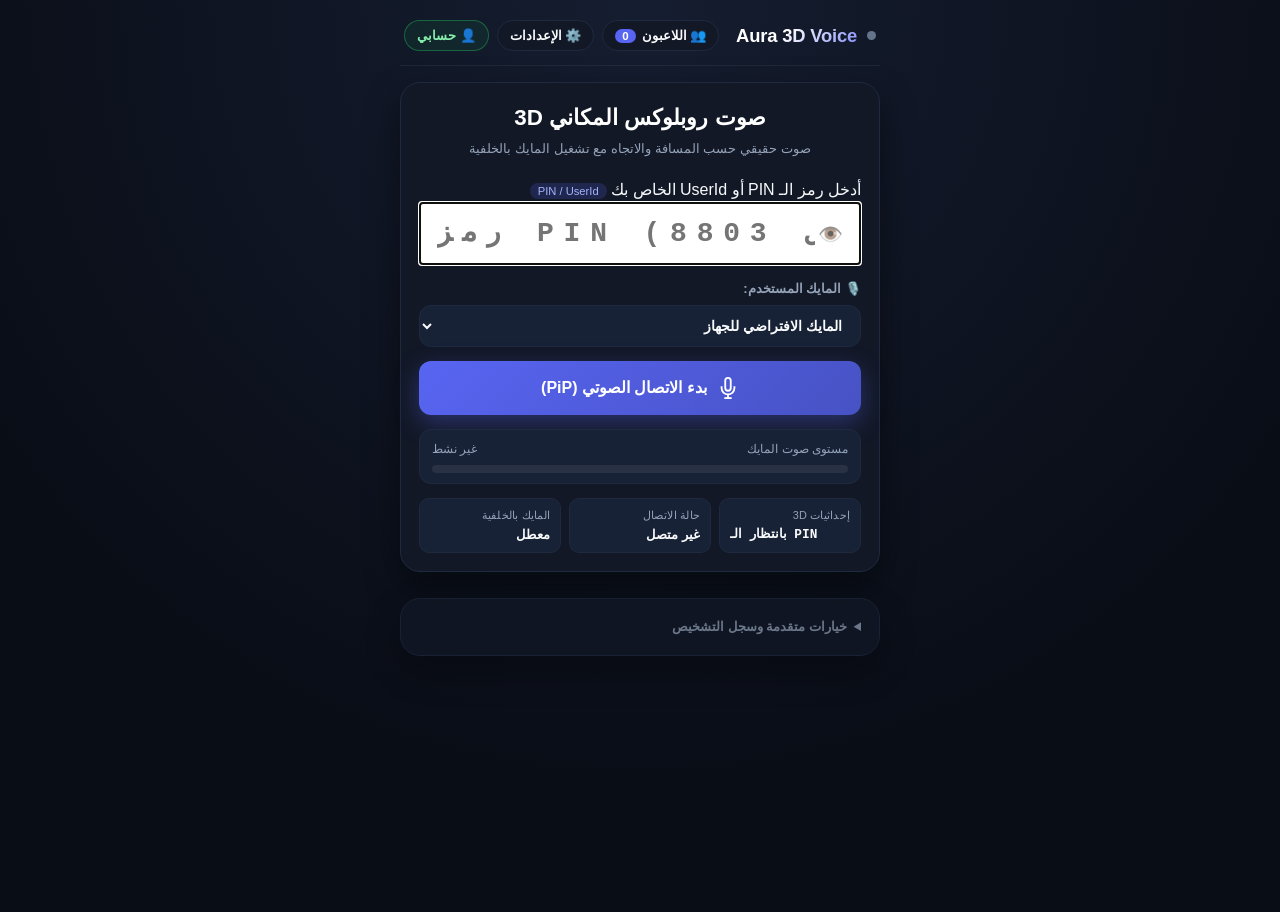
==== commit 22c1f913: "Add files via upload" ====
--- a/static/index.html
+++ b/static/index.html
@@ -1,279 +1,278 @@
-<!DOCTYPE html>
-<html lang="ar" dir="rtl">
-<head>
-  <meta charset="UTF-8" />
-  <meta
-    name="viewport"
-    content="width=device-width, initial-scale=1.0, maximum-scale=1.0, user-scalable=no, viewport-fit=cover"
-  />
-  <meta name="theme-color" content="#090d16" />
-  <title>Aura Voice 3D | مايك روبلوكس المكاني</title>
-  <link rel="stylesheet" href="/static/style.css" />
-</head>
-<body>
-  <main class="app-shell">
-    <!-- الشريط العلوي المصغر للتنقل والحساب -->
-    <header class="top-nav">
-      <div class="brand-title">
-        <span class="pulse-dot" id="global-status-dot"></span>
-        <span class="brand-name">Aura 3D Voice</span>
-      </div>
-      <div class="nav-actions">
-        <button id="open-players-btn" class="nav-pill-btn" type="button" title="قائمة اللاعبين والكتم والحظر">
-          👥 اللاعبون <span id="nav-player-count" class="badge">0</span>
-        </button>
-        <button id="open-settings-btn" class="nav-pill-btn" type="button" title="إعدادات الصوت والمايك">
-          ⚙️ الإعدادات
-        </button>
-        <button id="open-account-btn" class="nav-pill-btn user-pill" type="button" title="تسجيل الدخول / الحساب">
-          <span id="account-pill-text">👤 حسابي</span>
-        </button>
-      </div>
-    </header>
-
-    <!-- شريط التنبيهات -->
-    <section id="alert-banner" class="alert-banner hidden" role="alert"></section>
-
-    <!-- البطاقة الرئيسية فائقة البساطة -->
-    <section class="card control-card main-card">
-      <div class="card-hero">
-        <h1>صوت روبلوكس المكاني 3D</h1>
-        <p class="subtitle">صوت حقيقي حسب المسافة والاتجاه مع تشغيل المايك بالخلفية</p>
-      </div>
-
-      <!-- حقل إدخال الـ PIN المصغر والبسيط -->
-      <div id="identity-group" class="pin-section">
-        <label for="pin-input" class="pin-label">
-          <span>أدخل رمز الـ PIN الظاهر في اللعبة</span>
-          <span class="req-tag">4 أرقام</span>
-        </label>
-        <div class="pin-input-container">
-          <input
-            type="text"
-            id="pin-input"
-            class="pin-large-input"
-            inputmode="numeric"
-            pattern="[0-9]*"
-            placeholder="0000"
-            maxlength="4"
-            autocomplete="off"
-            autofocus
-          />
-          <button
-            type="button"
-            id="toggle-pin-mask"
-            class="pin-mask-toggle"
-            title="إخفاء/إظهار الرمز لحماية البث المباشر وShare Screen"
-          >
-            👁️
-          </button>
-        </div>
-      </div>
-
-      <!-- اختيار المايك السريع والمباشر -->
-      <div class="mic-select-box">
-        <label for="mic-select" class="mic-select-label">
-          <span>🎙️ المايك المستخدم:</span>
-        </label>
-        <select id="mic-select" class="mic-select-input">
-          <option value="">جارٍ تحميل المايكات المتاحة...</option>
-        </select>
-      </div>
-
-      <!-- زر الاتصال الأساسي -->
-      <button id="connect-btn" class="btn btn-discord" type="button">
-        <svg class="btn-icon" viewBox="0 0 24 24" fill="none" stroke="currentColor" stroke-width="2">
-          <path d="M12 1a3 3 0 0 0-3 3v8a3 3 0 0 0 6 0V4a3 3 0 0 0-3-3z" />
-          <path d="M19 10v2a7 7 0 0 1-14 0v-2" />
-          <line x1="12" y1="19" x2="12" y2="23" />
-          <line x1="8" y1="23" x2="16" y2="23" />
-        </svg>
-        <span id="connect-btn-text">بدء الاتصال الصوتي (PiP)</span>
-      </button>
-
-      <!-- زر اختياري بدون PiP -->
-      <button id="fallback-foreground-btn" class="btn btn-ghost hidden" type="button">
-        المتابعة بالوضع العادي (بدون نافذة)
-      </button>
-
-      <!-- أزرار التحكم بالمكالمة النشطة -->
-      <div id="session-controls" class="session-controls hidden">
-        <button id="mute-btn" class="btn btn-secondary" type="button">
-          <span id="mute-btn-text">كتم المايك</span>
-        </button>
-        <button id="reopen-pip-btn" class="btn btn-warning hidden" type="button">
-          إعادة فتح نافذة PiP
-        </button>
-        <button id="disconnect-btn" class="btn btn-danger" type="button">
-          إنهاء المكالمة
-        </button>
-      </div>
-
-      <!-- مقياس مستوى صوت المايك المباشر -->
-      <div class="mic-meter-wrap">
-        <div class="mic-meter-header">
-          <span>مستوى صوت المايك</span>
-          <span id="mic-state-text">غير نشط</span>
-        </div>
-        <div class="mic-meter-track">
-          <div id="mic-meter-bar" class="mic-meter-bar"></div>
-        </div>
-      </div>
-
-      <!-- شريط الحالة المصغر -->
-      <div class="telemetry-grid">
-        <div class="telemetry-pill">
-          <span class="pill-label">إحداثيات 3D</span>
-          <span class="pill-value mono" id="spatial-status-val">بانتظار الـ PIN</span>
-        </div>
-        <div class="telemetry-pill">
-          <span class="pill-label">حالة الاتصال</span>
-          <span class="pill-value" id="ws-status-val">غير متصل</span>
-        </div>
-        <div class="telemetry-pill">
-          <span class="pill-label">المايك بالخلفية</span>
-          <span class="pill-value" id="pip-status-val">معطل</span>
-        </div>
-      </div>
-    </section>
-
-    <!-- نافذة منبثقة 1: قائمة اللاعبين (الكتم والحظر) -->
-    <div id="players-modal" class="modal-overlay hidden">
-      <div class="modal-content">
-        <div class="modal-header">
-          <h3>👥 اللاعبون في السيرفر</h3>
-          <button id="close-players-btn" class="modal-close-btn" type="button">&times;</button>
-        </div>
-        <div class="modal-body">
-          <div class="moderation-guide">
-            <div class="guide-item">
-              <span class="guide-badge mute">🔇 كتم</span>
-              <span>أنت لا تسمعه، ولكنه يسمعك.</span>
-            </div>
-            <div class="guide-item">
-              <span class="guide-badge block">🚫 حظر</span>
-              <span>حظر متبادل كامل (لا يسمعك ولا تسمعه).</span>
-            </div>
-          </div>
-
-          <div id="players-list-container" class="players-moderation-list">
-            <!-- قائمة اللاعبين تملأ تلقائياً -->
-          </div>
-        </div>
-      </div>
-    </div>
-
-    <!-- نافذة منبثقة 2: إعدادات الصوت والمايك -->
-    <div id="settings-modal" class="modal-overlay hidden">
-      <div class="modal-content">
-        <div class="modal-header">
-          <h3>⚙️ إعدادات الصوت</h3>
-          <button id="close-settings-btn" class="modal-close-btn" type="button">&times;</button>
-        </div>
-        <div class="modal-body">
-          <div class="setting-item">
-            <label for="settings-mic-select">جهاز إدخال الصوت (المايك):</label>
-            <select id="settings-mic-select" class="mic-select-input"></select>
-          </div>
-
-          <div class="setting-item">
-            <label for="mic-sensitivity-slider">
-              <span>حساسية التقاط المايك:</span>
-              <span id="sensitivity-val" class="slider-val">4%</span>
-            </label>
-            <input type="range" id="mic-sensitivity-slider" min="1" max="25" value="4" />
-            <span class="setting-hint">كلما كانت النسبة أقل، التقط المايك صوتك بهمس وخفة أكبر.</span>
-          </div>
-
-          <div class="setting-item-toggle">
-            <label class="toggle-label">
-              <input type="checkbox" id="noise-suppress-check" checked />
-              <span>إلغاء الضوضاء والصدى التلقائي</span>
-            </label>
-          </div>
-
-          <button id="save-settings-btn" class="btn btn-discord btn-sm" type="button">
-            حفظ الإعدادات
-          </button>
-        </div>
-      </div>
-    </div>
-
-    <!-- نافذة منبثقة 3: الحساب وحفظ الإعدادات -->
-    <div id="account-modal" class="modal-overlay hidden">
-      <div class="modal-content">
-        <div class="modal-header">
-          <h3 id="account-modal-title">👤 حساب Aura Voice</h3>
-          <button id="close-account-btn" class="modal-close-btn" type="button">&times;</button>
-        </div>
-        <div class="modal-body">
-          <!-- إذا لم يكن مسجل دخول -->
-          <div id="auth-forms-wrap">
-            <div class="auth-tabs">
-              <button id="tab-login-btn" class="auth-tab active" type="button">تسجيل الدخول</button>
-              <button id="tab-register-btn" class="auth-tab" type="button">إنشاء حساب جديد</button>
-            </div>
-
-            <form id="auth-form" class="auth-form">
-              <div class="input-group">
-                <label for="auth-username">اسم المستخدم:</label>
-                <input type="text" id="auth-username" required placeholder="مثال: Sultan_7" autocomplete="username" />
-              </div>
-              <div class="input-group">
-                <label for="auth-password">كلمة المرور:</label>
-                <input type="password" id="auth-password" required placeholder="••••••" autocomplete="current-password" />
-              </div>
-
-              <button id="auth-submit-btn" class="btn btn-discord" type="submit">
-                تسجيل الدخول
-              </button>
-              <p class="auth-note">
-                💡 تسجيل حساب يتيح لك حفظ المايك المفضل وقائمة الحظر والكتم تلقائياً عبر جميع أجهزتك.
-              </p>
-            </form>
-          </div>
-
-          <!-- إذا كان مسجل دخول -->
-          <div id="profile-wrap" class="profile-card hidden">
-            <div class="profile-avatar" id="profile-avatar">👑</div>
-            <div class="profile-info">
-              <h4 id="profile-username">اسم المستخدم</h4>
-              <span class="profile-status">حساب نشط ومحفوظ السحابة</span>
-            </div>
-            <div class="profile-stats">
-              <span id="profile-muted-count">المكتومون: 0</span>
-              <span id="profile-blocked-count">المحظورون: 0</span>
-            </div>
-            <button id="logout-btn" class="btn btn-danger btn-sm" type="button">
-              تسجيل الخروج
-            </button>
-          </div>
-        </div>
-      </div>
-    </div>
-
-    <!-- سجل تشخيص اختياري مصغر -->
-    <details class="card log-card" style="margin-top: 10px; opacity: 0.7;">
-      <summary style="cursor: pointer; font-size: 0.82rem; color: var(--text-secondary);">خيارات متقدمة وسجل التشخيص</summary>
-      <pre id="debug-log" class="debug-log" style="margin-top: 8px; max-height: 120px; font-size: 0.75rem;"></pre>
-    </details>
-
-    <div id="remote-audio-container" class="sr-audio-pool" aria-hidden="true"></div>
-  </main>
-
-  <!-- مسرح PiP الأسود فائق الخفة والمصغر (مربع أسود خالص 160x160 لا يستهلك طاقة ولا بطارية) -->
-  <div class="pip-stage" style="position: absolute; width: 1px; height: 1px; opacity: 0.01; pointer-events: none; overflow: hidden;">
-    <canvas id="pipCanvas" width="160" height="160"></canvas>
-    <video
-      id="pip-video"
-      class="pip-hidden-video"
-      playsinline
-      webkit-playsinline
-      muted
-      autoplay
-    ></video>
-  </div>
-
-  <script src="/static/app.js"></script>
-</body>
-</html>
+<!DOCTYPE html>
+<html lang="ar" dir="rtl">
+<head>
+  <meta charset="UTF-8" />
+  <meta
+    name="viewport"
+    content="width=device-width, initial-scale=1.0, maximum-scale=1.0, user-scalable=no, viewport-fit=cover"
+  />
+  <meta name="theme-color" content="#090d16" />
+  <title>Aura Voice 3D | مايك روبلوكس المكاني</title>
+  <link rel="stylesheet" href="/static/style.css" />
+</head>
+<body>
+  <main class="app-shell">
+    <!-- الشريط العلوي المصغر للتنقل والحساب -->
+    <header class="top-nav">
+      <div class="brand-title">
+        <span class="pulse-dot" id="global-status-dot"></span>
+        <span class="brand-name">Aura 3D Voice</span>
+      </div>
+      <div class="nav-actions">
+        <button id="open-players-btn" class="nav-pill-btn" type="button" title="قائمة اللاعبين والكتم والحظر">
+          👥 اللاعبون <span id="nav-player-count" class="badge">0</span>
+        </button>
+        <button id="open-settings-btn" class="nav-pill-btn" type="button" title="إعدادات الصوت والمايك">
+          ⚙️ الإعدادات
+        </button>
+        <button id="open-account-btn" class="nav-pill-btn user-pill" type="button" title="تسجيل الدخول / الحساب">
+          <span id="account-pill-text">👤 حسابي</span>
+        </button>
+      </div>
+    </header>
+
+    <!-- شريط التنبيهات -->
+    <section id="alert-banner" class="alert-banner hidden" role="alert"></section>
+
+    <!-- البطاقة الرئيسية فائقة البساطة -->
+    <section class="card control-card main-card">
+      <div class="card-hero">
+        <h1>صوت روبلوكس المكاني 3D</h1>
+        <p class="subtitle">صوت حقيقي حسب المسافة والاتجاه مع تشغيل المايك بالخلفية</p>
+      </div>
+
+      <!-- حقل إدخال الـ PIN المصغر والبسيط -->
+      <div id="identity-group" class="pin-section">
+        <label for="pin-input" class="pin-label">
+          <span>أدخل رمز الـ PIN أو UserId الخاص بك</span>
+          <span class="req-tag">PIN / UserId</span>
+        </label>
+        <div class="pin-input-container">
+          <input
+            type="text"
+            id="pin-input"
+            class="pin-large-input"
+            inputmode="text"
+            placeholder="رمز PIN (مثل 8803) أو UserId"
+            maxlength="24"
+            autocomplete="off"
+            autofocus
+          />
+          <button
+            type="button"
+            id="toggle-pin-mask"
+            class="pin-mask-toggle"
+            title="إخفاء/إظهار الرمز لحماية البث المباشر وShare Screen"
+          >
+            👁️
+          </button>
+        </div>
+      </div>
+
+      <!-- اختيار المايك السريع والمباشر -->
+      <div class="mic-select-box">
+        <label for="mic-select" class="mic-select-label">
+          <span>🎙️ المايك المستخدم:</span>
+        </label>
+        <select id="mic-select" class="mic-select-input">
+          <option value="">جارٍ تحميل المايكات المتاحة...</option>
+        </select>
+      </div>
+
+      <!-- زر الاتصال الأساسي -->
+      <button id="connect-btn" class="btn btn-discord" type="button">
+        <svg class="btn-icon" viewBox="0 0 24 24" fill="none" stroke="currentColor" stroke-width="2">
+          <path d="M12 1a3 3 0 0 0-3 3v8a3 3 0 0 0 6 0V4a3 3 0 0 0-3-3z" />
+          <path d="M19 10v2a7 7 0 0 1-14 0v-2" />
+          <line x1="12" y1="19" x2="12" y2="23" />
+          <line x1="8" y1="23" x2="16" y2="23" />
+        </svg>
+        <span id="connect-btn-text">بدء الاتصال الصوتي (PiP)</span>
+      </button>
+
+      <!-- زر اختياري بدون PiP -->
+      <button id="fallback-foreground-btn" class="btn btn-ghost hidden" type="button">
+        المتابعة بالوضع العادي (بدون نافذة)
+      </button>
+
+      <!-- أزرار التحكم بالمكالمة النشطة -->
+      <div id="session-controls" class="session-controls hidden">
+        <button id="mute-btn" class="btn btn-secondary" type="button">
+          <span id="mute-btn-text">كتم المايك</span>
+        </button>
+        <button id="reopen-pip-btn" class="btn btn-warning hidden" type="button">
+          إعادة فتح نافذة PiP
+        </button>
+        <button id="disconnect-btn" class="btn btn-danger" type="button">
+          إنهاء المكالمة
+        </button>
+      </div>
+
+      <!-- مقياس مستوى صوت المايك المباشر -->
+      <div class="mic-meter-wrap">
+        <div class="mic-meter-header">
+          <span>مستوى صوت المايك</span>
+          <span id="mic-state-text">غير نشط</span>
+        </div>
+        <div class="mic-meter-track">
+          <div id="mic-meter-bar" class="mic-meter-bar"></div>
+        </div>
+      </div>
+
+      <!-- شريط الحالة المصغر -->
+      <div class="telemetry-grid">
+        <div class="telemetry-pill">
+          <span class="pill-label">إحداثيات 3D</span>
+          <span class="pill-value mono" id="spatial-status-val">بانتظار الـ PIN</span>
+        </div>
+        <div class="telemetry-pill">
+          <span class="pill-label">حالة الاتصال</span>
+          <span class="pill-value" id="ws-status-val">غير متصل</span>
+        </div>
+        <div class="telemetry-pill">
+          <span class="pill-label">المايك بالخلفية</span>
+          <span class="pill-value" id="pip-status-val">معطل</span>
+        </div>
+      </div>
+    </section>
+
+    <!-- نافذة منبثقة 1: قائمة اللاعبين (الكتم والحظر) -->
+    <div id="players-modal" class="modal-overlay hidden">
+      <div class="modal-content">
+        <div class="modal-header">
+          <h3>👥 اللاعبون في السيرفر</h3>
+          <button id="close-players-btn" class="modal-close-btn" type="button">&times;</button>
+        </div>
+        <div class="modal-body">
+          <div class="moderation-guide">
+            <div class="guide-item">
+              <span class="guide-badge mute">🔇 كتم</span>
+              <span>أنت لا تسمعه، ولكنه يسمعك.</span>
+            </div>
+            <div class="guide-item">
+              <span class="guide-badge block">🚫 حظر</span>
+              <span>حظر متبادل كامل (لا يسمعك ولا تسمعه).</span>
+            </div>
+          </div>
+
+          <div id="players-list-container" class="players-moderation-list">
+            <!-- قائمة اللاعبين تملأ تلقائياً -->
+          </div>
+        </div>
+      </div>
+    </div>
+
+    <!-- نافذة منبثقة 2: إعدادات الصوت والمايك -->
+    <div id="settings-modal" class="modal-overlay hidden">
+      <div class="modal-content">
+        <div class="modal-header">
+          <h3>⚙️ إعدادات الصوت</h3>
+          <button id="close-settings-btn" class="modal-close-btn" type="button">&times;</button>
+        </div>
+        <div class="modal-body">
+          <div class="setting-item">
+            <label for="settings-mic-select">جهاز إدخال الصوت (المايك):</label>
+            <select id="settings-mic-select" class="mic-select-input"></select>
+          </div>
+
+          <div class="setting-item">
+            <label for="mic-sensitivity-slider">
+              <span>حساسية التقاط المايك:</span>
+              <span id="sensitivity-val" class="slider-val">4%</span>
+            </label>
+            <input type="range" id="mic-sensitivity-slider" min="1" max="25" value="4" />
+            <span class="setting-hint">كلما كانت النسبة أقل، التقط المايك صوتك بهمس وخفة أكبر.</span>
+          </div>
+
+          <div class="setting-item-toggle">
+            <label class="toggle-label">
+              <input type="checkbox" id="noise-suppress-check" checked />
+              <span>إلغاء الضوضاء والصدى التلقائي</span>
+            </label>
+          </div>
+
+          <button id="save-settings-btn" class="btn btn-discord btn-sm" type="button">
+            حفظ الإعدادات
+          </button>
+        </div>
+      </div>
+    </div>
+
+    <!-- نافذة منبثقة 3: الحساب وحفظ الإعدادات -->
+    <div id="account-modal" class="modal-overlay hidden">
+      <div class="modal-content">
+        <div class="modal-header">
+          <h3 id="account-modal-title">👤 حساب Aura Voice</h3>
+          <button id="close-account-btn" class="modal-close-btn" type="button">&times;</button>
+        </div>
+        <div class="modal-body">
+          <!-- إذا لم يكن مسجل دخول -->
+          <div id="auth-forms-wrap">
+            <div class="auth-tabs">
+              <button id="tab-login-btn" class="auth-tab active" type="button">تسجيل الدخول</button>
+              <button id="tab-register-btn" class="auth-tab" type="button">إنشاء حساب جديد</button>
+            </div>
+
+            <form id="auth-form" class="auth-form">
+              <div class="input-group">
+                <label for="auth-username">اسم المستخدم:</label>
+                <input type="text" id="auth-username" required placeholder="مثال: Sultan_7" autocomplete="username" />
+              </div>
+              <div class="input-group">
+                <label for="auth-password">كلمة المرور:</label>
+                <input type="password" id="auth-password" required placeholder="••••••" autocomplete="current-password" />
+              </div>
+
+              <button id="auth-submit-btn" class="btn btn-discord" type="submit">
+                تسجيل الدخول
+              </button>
+              <p class="auth-note">
+                💡 تسجيل حساب يتيح لك حفظ المايك المفضل وقائمة الحظر والكتم تلقائياً عبر جميع أجهزتك.
+              </p>
+            </form>
+          </div>
+
+          <!-- إذا كان مسجل دخول -->
+          <div id="profile-wrap" class="profile-card hidden">
+            <div class="profile-avatar" id="profile-avatar">👑</div>
+            <div class="profile-info">
+              <h4 id="profile-username">اسم المستخدم</h4>
+              <span class="profile-status">حساب نشط ومحفوظ السحابة</span>
+            </div>
+            <div class="profile-stats">
+              <span id="profile-muted-count">المكتومون: 0</span>
+              <span id="profile-blocked-count">المحظورون: 0</span>
+            </div>
+            <button id="logout-btn" class="btn btn-danger btn-sm" type="button">
+              تسجيل الخروج
+            </button>
+          </div>
+        </div>
+      </div>
+    </div>
+
+    <!-- سجل تشخيص اختياري مصغر -->
+    <details class="card log-card" style="margin-top: 10px; opacity: 0.7;">
+      <summary style="cursor: pointer; font-size: 0.82rem; color: var(--text-secondary);">خيارات متقدمة وسجل التشخيص</summary>
+      <pre id="debug-log" class="debug-log" style="margin-top: 8px; max-height: 120px; font-size: 0.75rem;"></pre>
+    </details>
+
+    <div id="remote-audio-container" class="sr-audio-pool" aria-hidden="true"></div>
+  </main>
+
+  <!-- مسرح PiP الأسود فائق الخفة والمصغر (مربع أسود خالص 160x160 لا يستهلك طاقة ولا بطارية) -->
+  <div class="pip-stage" style="position: absolute; width: 1px; height: 1px; opacity: 0.01; pointer-events: none; overflow: hidden;">
+    <canvas id="pipCanvas" width="160" height="160"></canvas>
+    <video
+      id="pip-video"
+      class="pip-hidden-video"
+      playsinline
+      webkit-playsinline
+      muted
+      autoplay
+    ></video>
+  </div>
+
+  <script src="/static/app.js"></script>
+</body>
+</html>
